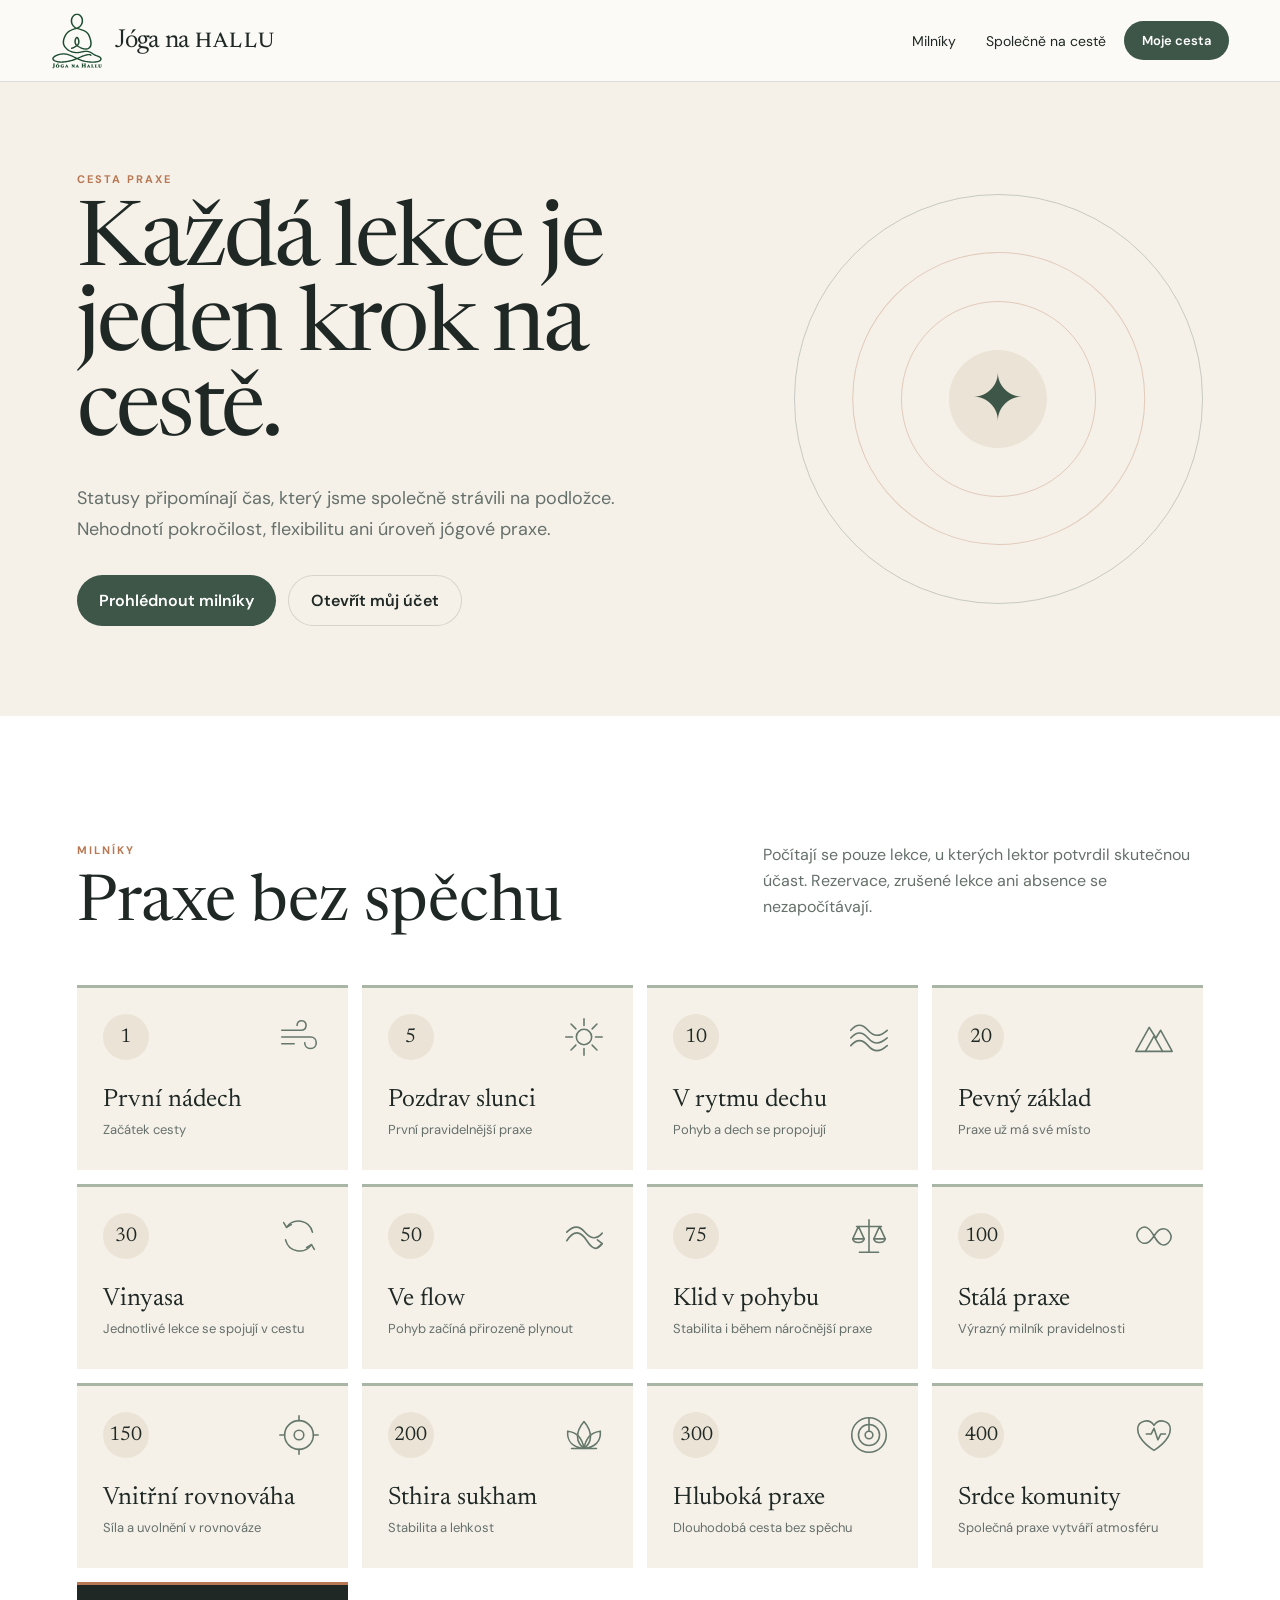
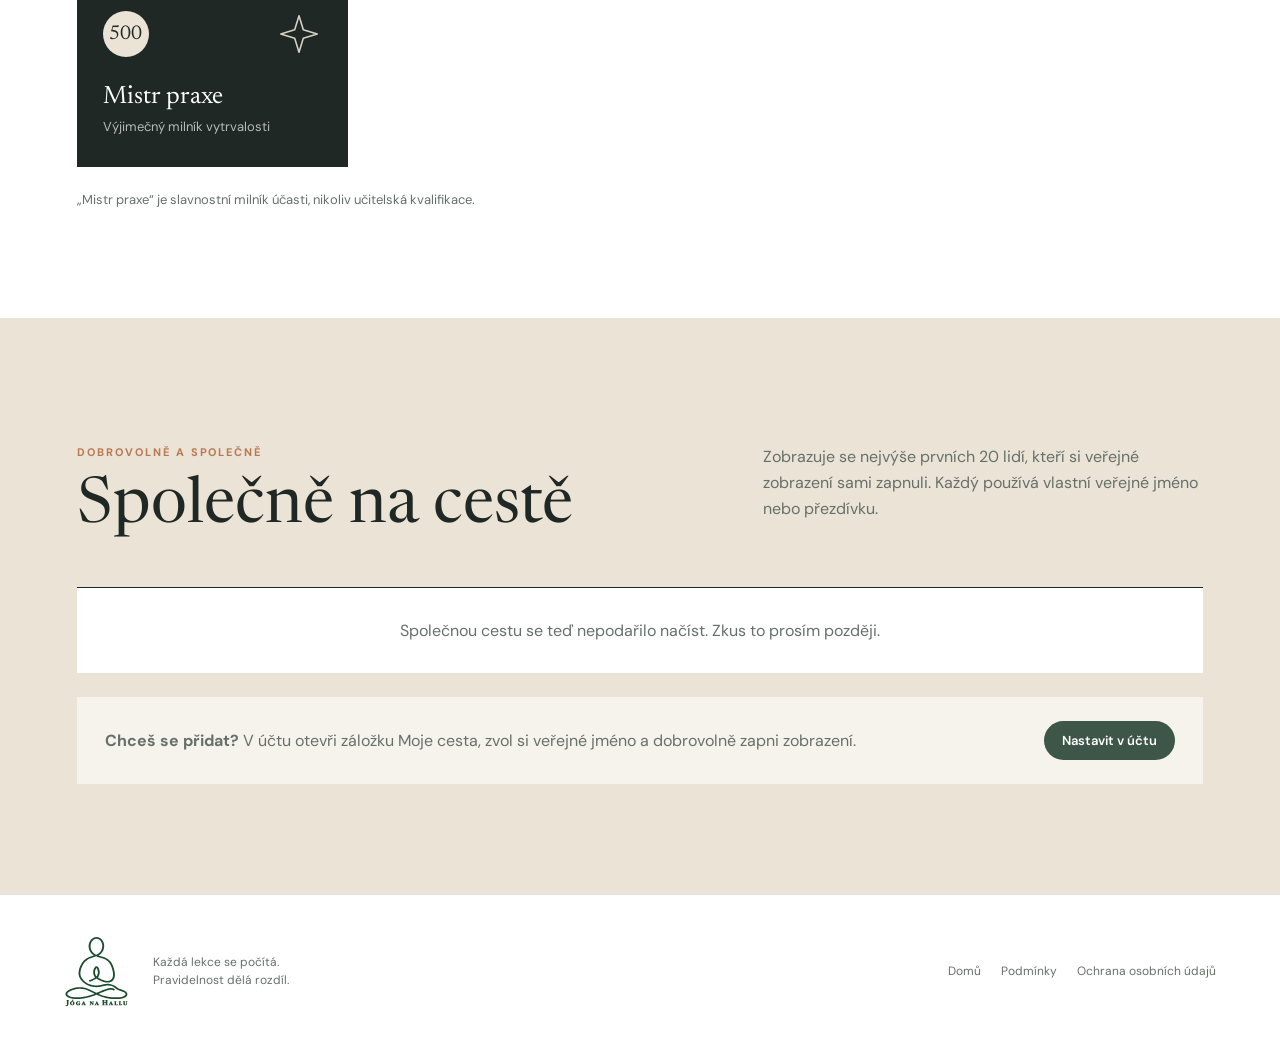
==== cesta-praxe.html @ ebce07a8 "Complete SEO and dynamic sitemap setup" ====
<!doctype html>
<html lang="cs">
<head>
  <meta charset="UTF-8" />
  <meta name="viewport" content="width=device-width, initial-scale=1.0" />
  <meta name="description" content="Cesta praxe – společné jógové milníky na Józe na HALLU." />
  <title>Cesta praxe | Jóga na HALLU</title>
  <link rel="canonical" href="https://joganahallu.cz/cesta-praxe" />
  <meta property="og:type" content="website" />
  <meta property="og:locale" content="cs_CZ" />
  <meta property="og:site_name" content="Jóga na HALLU" />
  <meta property="og:title" content="Cesta praxe | Jóga na HALLU" />
  <meta property="og:description" content="Cesta praxe – společné jógové milníky na Józe na HALLU." />
  <meta property="og:url" content="https://joganahallu.cz/cesta-praxe" />
  <meta property="og:image" content="https://joganahallu.cz/assets/joga-na-hallu-social-v3.png" />
  <meta name="twitter:card" content="summary_large_image" />
  <meta name="twitter:title" content="Cesta praxe | Jóga na HALLU" />
  <meta name="twitter:description" content="Společné jógové milníky na Józe na HALLU." />
  <meta name="twitter:image" content="https://joganahallu.cz/assets/joga-na-hallu-social-v3.png" />
  <link rel="icon" type="image/svg+xml" href="assets/joga-na-hallu-logo.svg" />
  <link rel="preconnect" href="https://fonts.googleapis.com">
  <link rel="preconnect" href="https://fonts.gstatic.com" crossorigin>
  <link href="https://fonts.googleapis.com/css2?family=DM+Sans:wght@400;500;600;700&family=Newsreader:opsz,wght@6..72,400;6..72,500&display=swap" rel="stylesheet">
  <link rel="stylesheet" href="styles.css?v=2026101632" />
  <script type="application/ld+json">
  {"@context":"https://schema.org","@type":"WebPage","name":"Cesta praxe | Jóga na HALLU","url":"https://joganahallu.cz/cesta-praxe","description":"Cesta praxe – společné jógové milníky na Józe na HALLU.","inLanguage":"cs-CZ","isPartOf":{"@id":"https://joganahallu.cz/#website"}}
  </script>
</head>
<body class="journey-page">
  <svg class="journey-icon-sprite" aria-hidden="true">
    <defs>
      <symbol id="journey-icon-breath" viewBox="0 0 48 48"><path d="M6 17h20c7 0 7-10 1-10-4 0-5 3-5 5M6 24h30c8 0 8 12 0 12-4 0-6-3-6-6M6 31h13"/></symbol>
      <symbol id="journey-icon-sun" viewBox="0 0 48 48"><circle cx="24" cy="24" r="8"/><path d="M24 5v7M24 36v7M5 24h7M36 24h7M10.5 10.5l5 5M32.5 32.5l5 5M37.5 10.5l-5 5M15.5 32.5l-5 5"/></symbol>
      <symbol id="journey-icon-wave" viewBox="0 0 48 48"><path d="M5 17c6-7 12-7 18 0s12 7 20 0M5 25c6-7 12-7 18 0s12 7 20 0M5 33c6-7 12-7 18 0s12 7 20 0"/></symbol>
      <symbol id="journey-icon-mountain" viewBox="0 0 48 48"><path d="M5 39 19 14l7 11 5-8 12 22H5Z"/><path d="m15 39 9-16 9 16"/></symbol>
      <symbol id="journey-icon-flow" viewBox="0 0 48 48"><path d="M10 28a15 15 0 0 0 27 5M38 20A15 15 0 0 0 11 15"/><path d="m8 10 3 5 5-3M40 38l-3-5-5 3"/></symbol>
      <symbol id="journey-icon-balance" viewBox="0 0 48 48"><path d="M24 7v34M11 14h26M13 14 7 27h12l-6-13ZM35 14l-6 13h12l-6-13ZM14 41h20"/><path d="M7 27c1 5 11 5 12 0M29 27c1 5 11 5 12 0"/></symbol>
      <symbol id="journey-icon-lotus" viewBox="0 0 48 48"><path d="M24 38c-8-6-10-16 0-28 10 12 8 22 0 28Z"/><path d="M24 38C13 37 6 31 7 20c9 1 15 6 17 18ZM24 38c11-1 18-7 17-18-9 1-15 6-17 18ZM11 38h26"/></symbol>
      <symbol id="journey-icon-current" viewBox="0 0 48 48"><path d="M6 29c7-11 14-11 21 0s12 9 16 3M6 20c7-7 13-7 19 0s12 8 18 1"/><path d="m38 28 5 4-5 4"/></symbol>
      <symbol id="journey-icon-infinity" viewBox="0 0 48 48"><path d="M24 24c-5-9-10-12-15-7-7 7 1 17 8 14 3-1 5-4 7-7Zm0 0c5 9 10 12 15 7 7-7-1-17-8-14-3 1-5 4-7 7Z"/></symbol>
      <symbol id="journey-icon-center" viewBox="0 0 48 48"><circle cx="24" cy="24" r="5"/><circle cx="24" cy="24" r="15"/><path d="M24 4v5M24 39v5M4 24h5M39 24h5"/></symbol>
      <symbol id="journey-icon-depth" viewBox="0 0 48 48"><circle cx="24" cy="24" r="18"/><circle cx="24" cy="24" r="11"/><circle cx="24" cy="24" r="4"/><path d="M24 6v14"/></symbol>
      <symbol id="journey-icon-heart" viewBox="0 0 48 48"><path d="M24 40S7 30 7 18c0-9 12-12 17-4 5-8 17-5 17 4 0 12-17 22-17 22Z"/><path d="M16 23h5l3-6 4 12 3-6h5"/></symbol>
      <symbol id="journey-icon-star" viewBox="0 0 48 48"><path d="m24 5 4.5 14.5L43 24l-14.5 4.5L24 43l-4.5-14.5L5 24l14.5-4.5L24 5Z"/></symbol>
    </defs>
  </svg>
  <header class="site-header legal-header">
    <a class="brand" href="/" aria-label="Jóga na HALLU – domů">
      <img class="brand-logo" src="assets/joga-na-hallu-logo.svg" alt="Jóga na HALLU" />
      <span class="brand-name">Jóga na <strong>HALLU</strong></span>
    </a>
    <nav aria-label="Navigace Cesty praxe">
      <a href="#milniky">Milníky</a>
      <a href="#komunita">Společně na cestě</a>
    </nav>
    <a class="button button-small" href="/#ucet">Moje cesta</a>
  </header>

  <main>
    <section class="journey-hero">
      <div>
        <p class="eyebrow">Cesta praxe</p>
        <h1>Každá lekce je<br>jeden krok na cestě.</h1>
        <p>Statusy připomínají čas, který jsme společně strávili na podložce. Nehodnotí pokročilost, flexibilitu ani úroveň jógové praxe.</p>
        <div class="hero-actions">
          <a class="button" href="#milniky">Prohlédnout milníky</a>
          <a class="button button-secondary" href="/#ucet">Otevřít můj účet</a>
        </div>
      </div>
      <div class="journey-mandala" aria-hidden="true"><span></span><span></span><span></span><b>✦</b></div>
    </section>

    <section class="section journey-milestones-section" id="milniky">
      <div class="section-heading split">
        <div><p class="eyebrow">Milníky</p><h2>Praxe bez spěchu</h2></div>
        <p>Počítají se pouze lekce, u kterých lektor potvrdil skutečnou účast. Rezervace, zrušené lekce ani absence se nezapočítávají.</p>
      </div>
      <div class="journey-milestone-grid">
        <article><div class="journey-milestone-top"><span>1</span><svg aria-hidden="true"><use href="#journey-icon-breath"/></svg></div><h3>První nádech</h3><p>Začátek cesty</p></article>
        <article><div class="journey-milestone-top"><span>5</span><svg aria-hidden="true"><use href="#journey-icon-sun"/></svg></div><h3>Pozdrav slunci</h3><p>První pravidelnější praxe</p></article>
        <article><div class="journey-milestone-top"><span>10</span><svg aria-hidden="true"><use href="#journey-icon-wave"/></svg></div><h3>V rytmu dechu</h3><p>Pohyb a dech se propojují</p></article>
        <article><div class="journey-milestone-top"><span>20</span><svg aria-hidden="true"><use href="#journey-icon-mountain"/></svg></div><h3>Pevný základ</h3><p>Praxe už má své místo</p></article>
        <article><div class="journey-milestone-top"><span>30</span><svg aria-hidden="true"><use href="#journey-icon-flow"/></svg></div><h3>Vinyasa</h3><p>Jednotlivé lekce se spojují v cestu</p></article>
        <article><div class="journey-milestone-top"><span>50</span><svg aria-hidden="true"><use href="#journey-icon-current"/></svg></div><h3>Ve flow</h3><p>Pohyb začíná přirozeně plynout</p></article>
        <article><div class="journey-milestone-top"><span>75</span><svg aria-hidden="true"><use href="#journey-icon-balance"/></svg></div><h3>Klid v pohybu</h3><p>Stabilita i během náročnější praxe</p></article>
        <article><div class="journey-milestone-top"><span>100</span><svg aria-hidden="true"><use href="#journey-icon-infinity"/></svg></div><h3>Stálá praxe</h3><p>Výrazný milník pravidelnosti</p></article>
        <article><div class="journey-milestone-top"><span>150</span><svg aria-hidden="true"><use href="#journey-icon-center"/></svg></div><h3>Vnitřní rovnováha</h3><p>Síla a uvolnění v rovnováze</p></article>
        <article><div class="journey-milestone-top"><span>200</span><svg aria-hidden="true"><use href="#journey-icon-lotus"/></svg></div><h3>Sthira sukham</h3><p>Stabilita a lehkost</p></article>
        <article><div class="journey-milestone-top"><span>300</span><svg aria-hidden="true"><use href="#journey-icon-depth"/></svg></div><h3>Hluboká praxe</h3><p>Dlouhodobá cesta bez spěchu</p></article>
        <article><div class="journey-milestone-top"><span>400</span><svg aria-hidden="true"><use href="#journey-icon-heart"/></svg></div><h3>Srdce komunity</h3><p>Společná praxe vytváří atmosféru</p></article>
        <article><div class="journey-milestone-top"><span>500</span><svg aria-hidden="true"><use href="#journey-icon-star"/></svg></div><h3>Mistr praxe</h3><p>Výjimečný milník vytrvalosti</p></article>
      </div>
      <p class="journey-context">„Mistr praxe“ je slavnostní milník účasti, nikoliv učitelská kvalifikace.</p>
    </section>

    <section class="section journey-community" id="komunita">
      <div class="section-heading split">
        <div><p class="eyebrow">Dobrovolně a společně</p><h2>Společně na cestě</h2></div>
        <p>Zobrazuje se nejvýše prvních 20 lidí, kteří si veřejné zobrazení sami zapnuli. Každý používá vlastní veřejné jméno nebo přezdívku.</p>
      </div>
      <div class="journey-leaderboard" id="journey-leaderboard" aria-live="polite">
        <p class="journey-loading">Načítám společnou cestu…</p>
      </div>
      <div class="journey-community-note">
        <p><strong>Chceš se přidat?</strong> V účtu otevři záložku Moje cesta, zvol si veřejné jméno a dobrovolně zapni zobrazení.</p>
        <a class="button button-small" href="/#ucet">Nastavit v účtu</a>
      </div>
    </section>
  </main>

  <footer>
    <div class="footer-inner">
      <div class="footer-brand">
        <div class="brand"><img class="brand-logo" src="assets/joga-na-hallu-logo.svg" alt="Jóga na HALLU" /></div>
        <p>Každá lekce se počítá.<br />Pravidelnost dělá rozdíl.</p>
      </div>
      <div><a href="/">Domů</a><a href="/podminky">Podmínky</a><a href="/ochrana-osobnich-udaju">Ochrana osobních údajů</a></div>
    </div>
  </footer>

  <script>
    const SUPABASE_URL = 'https://zltcizbzckyazlxilzwq.supabase.co';
    const SUPABASE_PUBLISHABLE_KEY = 'sb_publishable_X1KLjQkjhSe3Sl-McSQNBA_hz9d5HKR';
    const milestones = [
      [1, 'První nádech'], [5, 'Pozdrav slunci'], [10, 'V rytmu dechu'],
      [20, 'Pevný základ'], [30, 'Vinyasa'], [50, 'Ve flow'],
      [75, 'Klid v pohybu'], [100, 'Stálá praxe'], [150, 'Vnitřní rovnováha'],
      [200, 'Sthira sukham'], [300, 'Hluboká praxe'], [400, 'Srdce komunity'],
      [500, 'Mistr praxe']
    ];

    function statusFor(count) {
      return [...milestones].reverse().find(([minimum]) => count >= minimum)?.[1] || 'Na začátku cesty';
    }

    function participantRow(participant) {
      const row = document.createElement('div');
      row.className = 'journey-leaderboard-row';
      const position = document.createElement('span');
      position.className = 'journey-position';
      position.textContent = `${participant.position}.`;
      const person = document.createElement('div');
      const name = document.createElement('strong');
      name.textContent = participant.display_name;
      const status = document.createElement('small');
      status.textContent = statusFor(participant.attended_count);
      person.append(name, status);
      const count = document.createElement('b');
      count.textContent = `${participant.attended_count} ${participant.attended_count === 1 ? 'lekce' : participant.attended_count < 5 ? 'lekce' : 'lekcí'}`;
      row.append(position, person, count);
      return row;
    }

    async function loadLeaderboard() {
      const container = document.querySelector('#journey-leaderboard');
      try {
        const response = await fetch(`${SUPABASE_URL}/rest/v1/rpc/public_journey_leaderboard`, {
          method: 'POST',
          headers: { apikey: SUPABASE_PUBLISHABLE_KEY, 'Content-Type': 'application/json' },
          body: '{}',
        });
        if (!response.ok) throw new Error('LEADERBOARD_UNAVAILABLE');
        const participants = await response.json();
        container.replaceChildren();
        if (!participants.length) {
          const empty = document.createElement('p');
          empty.className = 'journey-empty';
          empty.textContent = 'Veřejná společná cesta zatím čeká na první dobrovolné účastníky.';
          container.append(empty);
          return;
        }
        participants.slice(0, 20).forEach((participant) => container.append(participantRow(participant)));
      } catch {
        container.innerHTML = '<p class="journey-empty">Společnou cestu se teď nepodařilo načíst. Zkus to prosím později.</p>';
      }
    }

    loadLeaderboard();
  </script>
</body>
</html>
---- styles.css ----
:root{--ink:#1f2824;--muted:#66706b;--paper:#f5f1e9;--cream:#ebe3d6;--sage:#a9b5a5;--sage-dark:#3e5648;--clay:#b87854;--white:#fff;--line:rgba(31,40,36,.14);--shadow:0 24px 70px rgba(39,42,35,.14)}
*{box-sizing:border-box}[hidden]{display:none!important}html{scroll-behavior:smooth}body{margin:0;color:var(--ink);background:#fbfaf7;font-family:"DM Sans",sans-serif}button,a{font:inherit}a{color:inherit;text-decoration:none}button{cursor:pointer}img{display:block;width:100%;object-fit:cover}.announcement{height:34px;background:var(--sage-dark);color:#fff;text-align:center;font-size:12px;line-height:34px;letter-spacing:.02em}.announcement a{margin-left:10px;text-decoration:underline}.site-header{height:82px;padding:0 4vw;display:flex;align-items:center;justify-content:space-between;background:rgba(251,250,247,.94);position:sticky;top:0;z-index:20;border-bottom:1px solid var(--line);backdrop-filter:blur(12px)}.brand{display:flex;align-items:center;gap:12px;font-weight:700;font-size:18px}.brand em{font-family:"Newsreader",serif;font-weight:400}.brand-mark{display:grid;place-items:center;width:38px;height:38px;border-radius:50% 50% 48% 52%;background:var(--sage-dark);color:#fff;font-family:"Newsreader",serif;font-size:15px}.site-header nav{display:flex;gap:30px;font-size:14px}.site-header nav a:hover{color:var(--clay)}.header-actions{display:flex;align-items:center;gap:18px}.text-button{border:0;background:none;color:var(--muted)}.button{display:inline-flex;align-items:center;justify-content:center;border:0;background:var(--sage-dark);color:#fff;padding:14px 22px;border-radius:100px;font-weight:600;transition:.2s}.button:hover{transform:translateY(-2px);box-shadow:0 8px 24px rgba(62,86,72,.22)}.button-small{padding:11px 18px;font-size:13px}.hero{min-height:690px;position:relative;display:flex;align-items:flex-end;overflow:hidden}.hero>img{position:absolute;inset:0;height:100%;filter:saturate(.78)}.hero-shade{position:absolute;inset:0;background:linear-gradient(90deg,rgba(25,28,24,.68),rgba(25,28,24,.15) 65%),linear-gradient(0deg,rgba(25,28,24,.35),transparent 50%)}.hero-copy{position:relative;z-index:2;color:#fff;max-width:760px;padding:0 5vw 92px}.eyebrow{text-transform:uppercase;font-size:11px;font-weight:700;letter-spacing:.18em;color:var(--clay);margin:0 0 16px}.eyebrow.light{color:#ddd4c2}.hero h1,.section h2,.studio-copy h2,.info-section h2{font-family:"Newsreader",serif;font-weight:400}.hero h1{font-size:clamp(52px,7vw,92px);line-height:.94;letter-spacing:-.035em;margin:0 0 28px}.hero h1 i{font-weight:400;color:#e0d5c4}.hero-copy>p:not(.eyebrow){font-size:17px;line-height:1.65;max-width:580px;color:rgba(255,255,255,.88)}.hero-actions{display:flex;gap:12px;margin-top:30px}.button-light{background:#fff;color:var(--ink)}.button-ghost{background:rgba(255,255,255,.09);border:1px solid rgba(255,255,255,.55)}.next-class{position:absolute;right:4vw;bottom:0;z-index:3;width:340px;background:#fbfaf7;padding:24px 26px;border-radius:20px 20px 0 0;box-shadow:var(--shadow)}.next-class .date{display:flex;align-items:center;justify-content:space-between;color:var(--muted);font-size:12px}.next-class h3{margin:16px 0 6px;font-family:"Newsreader",serif;font-size:25px}.next-class .spots{display:flex;justify-content:space-between;margin-top:20px;padding-top:16px;border-top:1px solid var(--line);font-size:13px}.section{padding:110px 6vw}.section-heading h2,.studio-copy h2,.info-section h2{font-size:clamp(42px,5vw,68px);line-height:1;margin:0}.split{display:flex;justify-content:space-between;align-items:end;gap:60px}.split>p{max-width:440px;color:var(--muted);line-height:1.65}.filter-row{display:flex;gap:8px;margin:46px 0 26px}.filter{border:1px solid var(--line);background:transparent;padding:9px 15px;border-radius:100px;color:var(--muted)}.filter.active{background:var(--ink);color:#fff}.class-list{border-top:1px solid var(--ink)}.class-row{display:grid;grid-template-columns:120px 1.5fr 1fr 160px;align-items:center;gap:30px;padding:28px 8px;border-bottom:1px solid var(--line);transition:.2s}.class-row:hover{background:var(--paper);padding-left:20px;padding-right:20px}.class-date strong{display:block;font-family:"Newsreader",serif;font-size:35px;font-weight:400}.class-date span,.class-meta,.class-teacher small{color:var(--muted);font-size:13px}.class-teacher h3{font-family:"Newsreader",serif;font-size:25px;margin:0 0 7px}.class-teacher span{display:inline-block;margin-top:8px;padding:4px 9px;border-radius:100px;background:var(--cream);font-size:11px}.class-meta{display:grid;gap:7px}.class-action{text-align:right}.class-action button{width:100%}.class-action small{display:block;margin-top:8px;color:var(--muted)}.studio-grid{display:grid;grid-template-columns:1.25fr .9fr;grid-template-rows:auto 220px;background:var(--paper)}.image-frame{overflow:hidden}.image-frame img{height:100%;transition:transform .7s}.image-frame:hover img{transform:scale(1.025)}.studio-main{min-height:690px}.studio-copy{padding:80px 7vw 60px;background:var(--cream)}.studio-copy>p:not(.eyebrow){line-height:1.7;color:var(--muted)}.feature-list{list-style:none;padding:0;margin:34px 0}.feature-list li{padding:15px 0;border-bottom:1px solid var(--line)}.feature-list span{color:var(--clay);font-size:11px;margin-right:16px}.inline-link{font-weight:700;border-bottom:1px solid;padding-bottom:4px}.studio-detail{grid-column:2}.news-section{background:#fbfaf7}.news-grid{margin-top:45px;display:grid;grid-template-columns:1.6fr 1fr 1fr;gap:18px}.news-card{border-radius:4px;overflow:hidden;min-height:370px}.news-card.featured{position:relative;color:#fff}.news-card.featured img{position:absolute;height:100%}.news-card.featured:after{content:"";position:absolute;inset:0;background:linear-gradient(0deg,rgba(24,28,24,.75),transparent)}.news-card.featured div{position:absolute;z-index:2;bottom:0;padding:30px}.news-card span{font-size:11px;text-transform:uppercase;letter-spacing:.15em}.news-card h3{font-family:"Newsreader",serif;font-size:30px;line-height:1.1;margin:12px 0}.news-card p{line-height:1.6}.text-card{background:var(--sage-dark);color:#fff;padding:36px;display:flex;flex-direction:column}.text-card p{color:rgba(255,255,255,.72)}.text-card a{margin-top:auto;font-weight:700}.text-card.warm{background:var(--clay)}.gallery{height:500px;display:grid;grid-template-columns:1.2fr 1fr .8fr}.gallery img{height:100%}.gallery-quote{background:var(--ink);color:#fff;display:grid;place-items:center;padding:45px}.gallery-quote p{font-family:"Newsreader",serif;font-size:31px;line-height:1.25}.info-section{display:grid;grid-template-columns:.8fr 1.2fr;gap:10vw;background:var(--paper)}.whatsapp{margin-top:45px;border:1px solid var(--line);padding:16px;display:flex;align-items:center;gap:14px;background:#fff}.whatsapp>span{width:42px;height:42px;border-radius:50%;display:grid;place-items:center;background:#25d366;color:#fff;font-size:12px;font-weight:700}.whatsapp div{display:grid}.whatsapp small{color:var(--muted);margin-top:3px}.whatsapp strong{margin-left:auto}.accordion details{border-top:1px solid var(--line);padding:22px 0}.accordion details:last-child{border-bottom:1px solid var(--line)}.accordion summary{font-family:"Newsreader",serif;font-size:24px;cursor:pointer}.accordion p{color:var(--muted);line-height:1.65;padding-right:40px}footer{display:flex;align-items:center;justify-content:space-between;gap:20px;padding:40px 5vw;background:#fff;border-top:1px solid var(--line);font-size:12px;color:var(--muted)}footer>div:last-child{display:flex;gap:20px}
dialog{border:0;border-radius:12px;padding:0;width:min(560px,calc(100% - 30px));box-shadow:var(--shadow);color:var(--ink)}dialog::backdrop{background:rgba(20,26,22,.65);backdrop-filter:blur(5px)}.dialog-close{position:absolute;right:18px;top:15px;border:0;background:none;font-size:28px}.booking-panel{padding:42px}.booking-panel h2{font-family:"Newsreader",serif;font-size:36px;margin:8px 0}.booking-summary{padding:18px;background:var(--paper);margin:24px 0;display:flex;justify-content:space-between}.form-grid{display:grid;grid-template-columns:1fr 1fr;gap:14px}.field{display:grid;gap:6px}.field.full{grid-column:1/-1}.field label{font-size:12px;font-weight:700}.field input,.field select{padding:13px;border:1px solid var(--line);background:#fff;font:inherit}.checkbox{display:flex;align-items:flex-start;gap:8px;font-size:12px;line-height:1.4}.booking-panel .button{width:100%;margin-top:22px}.dialog-feedback{margin:18px 0 0;padding:13px 15px;border:1px solid #b95545;border-radius:6px;background:#fff1ee;color:#8b2f24;font-weight:700;line-height:1.4}.toast{position:fixed;right:24px;bottom:24px;background:var(--ink);color:#fff;padding:15px 20px;border-radius:6px;transform:translateY(100px);opacity:0;transition:.3s;z-index:100}.toast.show{transform:none;opacity:1}
.admin-shell{min-height:100vh;background:#f4f5f1;display:grid;grid-template-columns:240px 1fr}.admin-sidebar{background:var(--ink);color:#fff;padding:28px 18px;display:flex;flex-direction:column}.admin-brand{padding:0 10px;margin-bottom:50px}.admin-sidebar nav{display:grid;gap:6px}.admin-nav,.admin-back{border:0;background:transparent;color:rgba(255,255,255,.62);padding:13px 16px;text-align:left;border-radius:6px}.admin-nav.active,.admin-nav:hover{background:rgba(255,255,255,.09);color:#fff}.admin-back{margin-top:auto}.admin-content{padding:44px 5vw}.admin-topbar{display:flex;justify-content:space-between;align-items:center;margin-bottom:38px}.admin-topbar h1{font-family:"Newsreader",serif;font-size:42px;font-weight:400;margin:0}.stats{display:grid;grid-template-columns:repeat(4,1fr);gap:16px}.stat-card,.admin-card{background:#fff;border:1px solid rgba(31,40,36,.08);padding:24px;border-radius:8px}.stat-card span{font-size:12px;color:var(--muted)}.stat-card strong{font-family:"Newsreader",serif;font-size:38px;font-weight:400;display:block;margin:10px 0}.stat-card small{color:var(--sage-dark)}.admin-grid{display:grid;grid-template-columns:1.4fr .8fr;gap:18px;margin-top:18px}.admin-card h2{font-family:"Newsreader",serif;font-size:28px;font-weight:400;margin:0 0 20px}.admin-table{width:100%;border-collapse:collapse;font-size:13px}.admin-table th,.admin-table td{text-align:left;padding:13px 8px;border-bottom:1px solid var(--line)}.admin-table th{color:var(--muted);font-size:11px;text-transform:uppercase}.status-pill{display:inline-block;padding:4px 8px;border-radius:100px;background:#e3efe6;color:#30583b;font-size:11px}.status-pill.warn{background:#f5e9d8;color:#855625}.progress-item{margin:18px 0}.progress-label{display:flex;justify-content:space-between;font-size:12px;margin-bottom:8px}.progress-bar{height:6px;background:var(--paper);border-radius:5px;overflow:hidden}.progress-bar i{display:block;height:100%;background:var(--sage-dark)}
.admin-shell.admin-login-mode{grid-template-columns:1fr}
.admin-login-mode .admin-content{width:min(100%,760px);margin:0 auto}
@media(max-width:900px){.site-header nav{display:none}.next-class{display:none}.hero{min-height:640px}.class-row{grid-template-columns:90px 1fr 140px}.class-meta{display:none}.studio-grid{grid-template-columns:1fr}.studio-detail{grid-column:auto}.news-grid{grid-template-columns:1fr 1fr}.news-card.featured{grid-column:1/-1}.gallery{grid-template-columns:1fr 1fr}.gallery-quote{display:none}.info-section{grid-template-columns:1fr}.admin-shell{grid-template-columns:76px 1fr}.admin-sidebar .brand span:last-child,.admin-nav{font-size:0}.admin-nav:before{content:"•";font-size:20px}.admin-content{padding:30px}.stats{grid-template-columns:1fr 1fr}.admin-grid{grid-template-columns:1fr}}
@media(max-width:600px){.announcement{font-size:10px}.site-header{height:68px}.header-actions{gap:0}.header-actions .button{display:none}.text-button{display:inline-flex;padding:10px 6px;color:var(--sage-dark);font-weight:600}.hero-copy{padding:0 24px 55px}.hero h1{font-size:49px}.section{padding:75px 22px}.split{display:block}.filter-row{overflow:auto}.class-row{grid-template-columns:66px 1fr;padding:22px 0}.class-date strong{font-size:28px}.class-action{grid-column:1/-1;text-align:left}.studio-main{min-height:450px}.studio-copy{padding:60px 24px}.news-grid{grid-template-columns:1fr}.news-card.featured{grid-column:auto}.gallery{height:auto;grid-template-columns:1fr}.gallery img{height:360px}.info-section{padding:75px 22px}.info-section h2{font-size:48px}footer{align-items:flex-start;flex-direction:column}.form-grid{grid-template-columns:1fr}.field.full{grid-column:auto}.admin-shell{display:block}.admin-sidebar{display:none}.admin-content{padding:24px 14px}.admin-topbar h1{font-size:32px}.stats{grid-template-columns:1fr 1fr}.admin-grid{grid-template-columns:1fr}.admin-topbar .button{padding:10px 14px}.admin-table th:nth-child(3),.admin-table td:nth-child(3){display:none}}

/* Lecturer profiles and stabilized lower-page layout. */
.teachers-section{background:#fff}
.teachers-grid{display:grid;gap:28px;margin-top:55px}
.teacher-card{display:grid;grid-template-columns:minmax(280px,.72fr) 1.28fr;height:620px;background:var(--paper);overflow:hidden}
.teacher-card.reverse{grid-template-columns:1.28fr minmax(280px,.72fr)}
.teacher-card.reverse img{order:2}
.teacher-card img{height:100%;min-height:0;object-position:center top}
.teacher-card-copy{align-self:center;padding:38px 5vw}
.teacher-kicker{color:var(--clay);font-size:11px;font-weight:700;letter-spacing:.12em;text-transform:uppercase}
.teacher-card h3{font-family:"Newsreader",serif;font-size:52px;font-weight:400;margin:10px 0 24px}
.teacher-card p:not(.teacher-kicker){color:var(--muted);line-height:1.58}
.teacher-card blockquote{margin:22px 0 0;padding-left:20px;border-left:2px solid var(--clay);font-family:"Newsreader",serif;font-size:19px;line-height:1.4}
.charity-note{display:inline-block;margin-top:20px;padding:10px 14px;border-radius:3px;background:#e4eee5;color:#31513c;font-size:12px;font-weight:700}
.private-lessons-section{background:var(--ink);color:#fff}
.private-lessons-section .eyebrow{color:#d69a77}
.private-lessons-section .split>p{color:rgba(255,255,255,.68)}
.private-lesson-grid{display:grid;grid-template-columns:repeat(2,minmax(0,1fr));gap:18px;margin-top:52px}
.private-lesson-card{display:flex;flex-direction:column;min-height:330px;padding:42px;background:rgba(255,255,255,.07);border:1px solid rgba(255,255,255,.14)}
.private-lesson-label{margin:0;color:#d69a77;font-size:11px;font-weight:700;letter-spacing:.14em;text-transform:uppercase}
.private-lesson-card h3{margin:14px 0 18px;font-family:"Newsreader",serif;font-size:38px;font-weight:400;line-height:1.05}
.private-lesson-card>p:not(.private-lesson-label){margin:0 0 30px;color:rgba(255,255,255,.72);line-height:1.65}
.private-lesson-card .button{justify-self:start;margin-top:auto}
.gallery{height:auto;min-height:500px;overflow:hidden;position:relative;isolation:isolate}
.gallery img{height:500px}
.gallery-quote{min-height:500px}
.info-section{position:relative;z-index:2;display:block;overflow:hidden}
.info-section-inner{display:grid;grid-template-columns:.8fr 1.2fr;gap:10vw;align-items:center;width:min(100%,1440px);margin:0 auto}
.info-section-inner>div{min-width:0}
.admin-teacher{display:grid;grid-template-columns:92px 1fr auto;gap:20px;align-items:center}
.admin-teacher+.admin-teacher{margin-top:18px;padding-top:18px;border-top:1px solid var(--line)}
.admin-teacher img{width:92px;height:110px;border-radius:6px;object-position:center top}
.admin-teacher img[alt="Petr Bena"]{object-position:center bottom}
.admin-teacher h3{margin:0 0 5px;font-family:"Newsreader",serif;font-size:25px;font-weight:400}
.admin-teacher p{margin:0;color:var(--muted);font-size:12px;line-height:1.5}
.admin-form-row{display:grid;grid-template-columns:1fr 1fr;gap:14px;margin-top:18px}
.admin-setting{padding:14px;background:var(--paper);border-radius:5px;font-size:13px}

@media(max-width:900px){
  .info-section-inner{grid-template-columns:1fr;gap:60px;align-items:stretch}
  .teacher-card,.teacher-card.reverse{grid-template-columns:1fr;height:auto}
  .teacher-card.reverse img{order:0}
  .teacher-card img{height:560px}
}
@media(max-width:600px){
  .teacher-card img{height:420px;min-height:420px}
  .teacher-card-copy{padding:38px 24px}
  .teacher-card h3{font-size:42px}
  .teacher-card blockquote{font-size:19px}
  .private-lesson-grid{grid-template-columns:1fr;margin-top:38px}
  .private-lesson-card{min-height:0;padding:30px 24px}
  .private-lesson-card h3{font-size:32px}
  .private-lesson-card .button{width:100%}
  .gallery{min-height:0}
  .gallery img{height:360px}
  .admin-teacher{grid-template-columns:70px 1fr}
  .admin-teacher img{width:70px;height:86px}
  .admin-teacher .button{grid-column:1/-1}
  .admin-form-row{grid-template-columns:1fr}
}

/* Compact lesson list on tablets and phones. */
.class-action small{text-align:center}
.class-action .class-share{display:flex;justify-content:center;width:max-content;margin:7px auto 0;padding:0;color:var(--sage-dark);font-size:12px;font-weight:600;text-align:center;text-decoration:underline;text-underline-offset:3px}
.booking-share{display:flex;margin:14px auto 0;color:var(--sage-dark);font-weight:600;text-decoration:underline;text-underline-offset:3px}
.class-time-compact{display:none}
.class-list-more{display:flex;justify-content:center;padding:28px 0 4px}
.class-list-empty{padding:28px 8px;color:var(--muted);border-bottom:1px solid var(--line)}
@media(max-width:900px){.class-time-compact{display:block;margin-top:7px;color:var(--ink);font-size:14px}}

/* Full brand logo, lesson language and responsive administration. */
.brand{display:flex;align-items:center}
.brand-logo{width:auto;height:58px;object-fit:contain}
.brand-name{font-family:"Newsreader",serif;font-size:26px;font-weight:400;line-height:1;letter-spacing:-.025em;white-space:nowrap}
.brand-name strong{font-size:.82em;font-weight:500;letter-spacing:.055em}
.admin-brand .brand-logo{height:88px;filter:brightness(0) invert(1)}
.booking-summary{gap:18px}
.booking-summary small{display:inline-block;margin-top:6px;color:var(--muted)}
.language-badge{display:inline-block!important;margin:7px 0 0 7px!important;padding:4px 9px!important;border-radius:100px!important;background:#dde8f4!important;color:#294f73!important;font-size:11px!important;font-weight:700}
.booking-summary .language-badge{margin-left:0!important}
.admin-table .language-badge{margin-left:0!important}
.form-hint{color:var(--muted);font-size:12px;line-height:1.5}
.admin-topbar{gap:22px}
.admin-topbar-actions,.lesson-actions{display:flex;align-items:center;gap:8px}
.lesson-actions{flex-wrap:wrap}.attendance-note{display:inline-block;margin-top:5px;color:#9a5d20;font-size:11px;line-height:1.25}.attendance-note.confirmed{color:#30583b}.payment-choice{border:0;padding:0;margin:4px 0 0}.payment-choice legend{font-size:12px;font-weight:700;margin-bottom:8px}.payment-choice label{display:flex;align-items:flex-start;gap:10px;padding:12px;border:1px solid var(--line);background:#fff}.payment-choice input{margin-top:3px}.payment-choice span{display:grid;gap:3px}.payment-choice small{color:var(--muted);font-weight:400}
.admin-topbar-actions .text-button{padding:10px;color:var(--muted)}
footer .brand-logo{height:72px}
footer{display:block;padding:40px 5vw}
footer>div.footer-inner{display:flex;align-items:center;justify-content:space-between;gap:48px;max-width:1440px;margin:0 auto}
.footer-brand{display:flex;align-items:center;gap:24px;min-width:0}
.footer-brand>p{margin:0;line-height:1.5}
.footer-inner>div:last-child{display:flex;justify-content:flex-end;gap:20px;flex-wrap:wrap}

@media(min-width:901px){
  .admin-sidebar{position:sticky;top:0;height:100vh;align-self:start;overflow-y:auto}
}

@media(max-width:600px){
  .brand-logo{height:52px}
  .brand-name{font-size:20px}
  .admin-shell{display:block}
  .admin-sidebar{display:block;padding:14px 12px}
  .admin-brand{display:none}
  .admin-sidebar nav{display:flex;gap:6px;overflow-x:auto;padding-bottom:4px;scrollbar-width:thin}
  .admin-nav{flex:0 0 auto;padding:10px 13px;font-size:13px;white-space:nowrap}
  .admin-nav:before{content:none}
  .admin-back{display:block;margin:8px 0 0;padding:8px 13px;font-size:12px}
  .admin-content{padding:22px 14px 40px}
  .admin-topbar{align-items:flex-start;flex-direction:column;margin-bottom:24px}
  .admin-topbar-actions{width:100%}
  .admin-topbar-actions .button{flex:1;padding:11px 13px}
  .admin-card{padding:18px}
  .admin-table,.admin-table tbody{display:block;width:100%}
  .admin-table thead{display:none}
  .admin-table tr{display:grid;grid-template-columns:1fr 1fr;gap:10px 14px;padding:18px 0;border-bottom:1px solid var(--line)}
  .admin-table td,.admin-table td:nth-child(3){display:block;padding:0;border:0}
  .admin-table td:before{content:attr(data-label);display:block;margin-bottom:4px;color:var(--muted);font-size:10px;font-weight:700;text-transform:uppercase}
  .admin-table .lesson-actions{grid-column:1/-1;display:flex;gap:8px;padding-top:4px}
  .lesson-actions .button{flex:1 1 100%;margin:0;white-space:nowrap}
  .booking-panel{padding:36px 24px 28px}
  .booking-summary{align-items:flex-start}
}

/* Preserve complete source framing while keeping the studio and lecturer cards compact. */
.studio-grid{grid-template-columns:60% 40%;grid-template-rows:minmax(520px,auto) 180px}
.studio-main{grid-row:1/3;min-height:0;background:var(--cream)}
.studio-main img{object-fit:contain}
.studio-copy{padding:42px 5vw 30px}
.studio-copy h2{font-size:56px}
.studio-copy .feature-list{margin:20px 0}
.studio-copy .feature-list li{padding:11px 0}
.studio-detail{height:180px}

.teacher-card{grid-template-columns:60% 40%;height:600px}
.teacher-card.reverse{grid-template-columns:60% 40%}
.teacher-card img{height:100%;min-height:0;object-fit:contain;object-position:center;background:var(--paper)}
.teacher-card-copy{padding:34px 4vw}
.teacher-card h3{font-size:48px;margin:8px 0 20px}
.teacher-card p:not(.teacher-kicker){line-height:1.5}
.teacher-card blockquote{margin-top:18px;padding-left:18px;font-size:18px;line-height:1.35}
.charity-note{margin-top:16px;padding:9px 12px}

@media(max-width:900px){
  .studio-grid{grid-template-columns:1fr;grid-template-rows:auto}
  .studio-main{grid-row:auto;height:560px}
  .teacher-card,.teacher-card.reverse{grid-template-columns:1fr;height:auto}
  .teacher-card img{height:auto;max-height:560px;min-height:0}
}

@media(max-width:600px){
  .studio-main{height:480px}
  .teacher-card img{height:auto;max-height:520px;min-height:0}
}

/* Keep photographic compositions stable instead of stretching them on wide screens. */
.hero,.studio-grid,.teachers-grid,.news-grid,.gallery{
  width:min(100%,1440px);
  margin-left:auto;
  margin-right:auto;
}
.section>*{
  width:min(100%,1440px);
  margin-left:auto;
  margin-right:auto;
}
.site-header{
  padding-left:max(4vw,calc((100vw - 1440px)/2));
  padding-right:max(4vw,calc((100vw - 1440px)/2));
}
.hero{min-height:0;aspect-ratio:16/9}
.image-frame:hover img{transform:none}

@media(max-width:900px){
  .hero{min-height:640px;aspect-ratio:auto}
}

.whatsapp-card{max-width:520px;margin-top:38px;padding:22px;display:grid;grid-template-columns:minmax(0,1fr) 126px;align-items:center;gap:24px;background:#fff;border:1px solid var(--line)}
.whatsapp-copy{min-width:0}
.whatsapp-copy .whatsapp-label{margin:0 0 9px;color:var(--clay);font-size:10px;font-weight:700;letter-spacing:.16em;text-transform:uppercase}
.whatsapp-copy h3{margin:0 0 8px;font-family:"Newsreader",serif;font-size:27px;font-weight:400;line-height:1.05}
.whatsapp-copy>p:not(.whatsapp-label){margin:0;color:var(--muted);font-size:14px;line-height:1.55}
.whatsapp-copy small{display:block;margin-top:12px;color:var(--sage-dark);font-size:12px;font-weight:700;line-height:1.4}
.whatsapp-qr{width:126px;padding:10px;display:grid;gap:7px;justify-items:center;background:var(--paper);border:1px solid var(--line)}
.whatsapp-qr>img{width:104px;height:104px;object-fit:contain}
.whatsapp-qr>span{color:var(--muted);font-size:10px;text-align:center}

.checkbox a,.legal-contact a,.legal-copy a{color:var(--sage-dark);text-decoration:underline;text-underline-offset:2px}
.legal-page{min-height:100vh;background:var(--paper)}
.legal-header{position:static}
.legal-header .brand{margin-right:auto}
.journey-page .legal-header>.button{flex:none;margin-left:18px}
.legal-main{width:min(860px,calc(100% - 44px));margin:0 auto;padding:72px 0 110px}
.legal-main h1{margin:0 0 18px;font-family:"Newsreader",serif;font-size:clamp(44px,7vw,72px);font-weight:400;line-height:1}
.legal-intro{margin:0 0 46px;color:var(--muted);font-size:17px;line-height:1.7}
.legal-copy{padding:42px;background:#fff;border:1px solid var(--line)}
.legal-copy h2{margin:38px 0 12px;font-family:"Newsreader",serif;font-size:30px;font-weight:400}
.legal-copy h2:first-child{margin-top:0}
.legal-copy p,.legal-copy li{color:var(--muted);line-height:1.7}
.legal-copy ul{padding-left:22px}
.legal-contact{padding:18px 20px;background:var(--paper);border-left:3px solid var(--clay)}
.legal-note{font-size:13px}

@media(max-width:600px){
  .whatsapp-card{grid-template-columns:1fr 112px;gap:16px;padding:18px}
  .whatsapp-copy h3{font-size:24px}
  .whatsapp-qr{width:112px;padding:9px}
  .whatsapp-qr>img{width:92px;height:92px}
  .legal-main{padding:50px 0 75px}
  .legal-copy{padding:28px 22px}
}

/* Manual post-lesson payment e-mails. */
.status-pill.done{background:#e8ece9;color:#52615a}
.admin-card-spaced{margin-top:18px}
.admin-help{margin:-8px 0 20px;color:var(--muted);font-size:13px;line-height:1.5}
.payment-preview{display:grid;grid-template-columns:120px 1fr;align-items:center;gap:20px;margin:22px 0;padding:16px;background:var(--paper)}
.payment-preview img{width:120px;height:120px;object-fit:contain;background:#fff}
.payment-preview p{margin:6px 0 0;color:var(--muted);font-size:13px}
.payment-list-heading{display:flex;justify-content:space-between;gap:16px;margin:22px 0 10px;font-size:13px}
.payment-list-heading span{color:var(--muted)}
.payment-recipient-list{display:grid;max-height:310px;overflow:auto;border-top:1px solid var(--line)}
.payment-recipient{display:grid;grid-template-columns:24px minmax(120px,.8fr) minmax(180px,1.2fr);align-items:center;gap:10px;padding:12px 4px;border-bottom:1px solid var(--line)}
.payment-recipient>input[type="checkbox"]{width:18px;height:18px}
.payment-recipient>input[type="email"]{min-width:0;padding:10px;border:1px solid var(--line);font:inherit}
.payment-person{display:grid;gap:4px;font-size:13px}
.payment-sent{color:var(--sage-dark);font-size:11px}
.payment-recipient.is-sent{opacity:.65}

@media(max-width:600px){
  .payment-preview{grid-template-columns:86px 1fr;gap:14px}
  .payment-preview img{width:86px;height:86px}
  .payment-recipient{grid-template-columns:24px 1fr}
  .payment-recipient>input[type="email"]{grid-column:2}
}

/* Connected content administration and a quieter public header. */
.menu-toggle{display:none;width:44px;height:44px;padding:10px;border:0;background:transparent}
.menu-toggle span{display:block;width:24px;height:2px;margin:5px auto;background:var(--ink);transition:.2s}
.footer-admin-link{padding:0;border:0;background:transparent;color:inherit;font:inherit;cursor:pointer}
.footer-admin-link:hover{text-decoration:underline}
.news-empty{grid-column:1/-1;color:var(--muted)}
.field textarea{width:100%;padding:14px;border:1px solid var(--line);background:#fff;color:var(--ink);font:inherit;line-height:1.5;resize:vertical}
.button-secondary{background:var(--paper);color:var(--ink);border:1px solid var(--line)}
.text-button.danger{color:#9a4038}
.admin-card-heading{display:flex;align-items:center;justify-content:space-between;gap:16px;margin-bottom:12px}
.admin-card-heading h2{margin:0}
.admin-list-heading{display:flex;align-items:end;justify-content:space-between;gap:24px;margin-bottom:18px}
.admin-list-heading h2{margin-bottom:8px}
.admin-list-heading .admin-help{margin:0}
.admin-lesson-filter{min-width:220px}
.admin-lesson-filter select{padding:11px 36px 11px 13px}
.admin-news-item{display:grid;grid-template-columns:minmax(0,1fr) auto;gap:22px;align-items:center;padding:18px 0;border-top:1px solid var(--line)}
.admin-news-item h3{margin:0 0 6px;font-family:"Newsreader",serif;font-size:22px;font-weight:400}
.admin-news-item p{margin:0 0 10px;color:var(--muted);font-size:13px;line-height:1.5}
.admin-news-actions{display:flex;align-items:center;gap:8px}
.admin-news-order{display:flex;gap:5px;margin-right:4px}
.admin-news-order .button{min-width:40px;padding-left:12px;padding-right:12px}
.admin-news-order .button:disabled{opacity:.35;cursor:not-allowed;transform:none;box-shadow:none}
.admin-news-meta{display:flex;align-items:center;gap:12px}
.news-tone-label{display:inline-flex;align-items:center;gap:6px;color:var(--muted);font-size:11px}
.news-tone-swatch{display:inline-block;width:14px;height:14px;border:1px solid var(--line);border-radius:50%}
.news-tone-swatch.tone-sage{background:var(--sage-dark)}
.news-tone-swatch.tone-clay{background:var(--clay)}
.news-tone-swatch.tone-sand{background:#d8c8a8}
.news-tone-swatch.tone-ink{background:var(--ink)}
.reservation-groups{display:grid;gap:22px}
.reservation-group{border:1px solid var(--line);border-radius:6px;overflow:hidden}
.reservation-group .admin-table{padding:0 14px}
.reservation-lesson{display:flex;justify-content:space-between;gap:24px;padding:16px 20px;background:var(--paper)}
.reservation-lesson h3{margin:0 0 4px;font-family:"Newsreader",serif;font-size:24px;font-weight:400}
.reservation-lesson p{margin:0;color:var(--muted);font-size:13px}
.reservation-lesson>div:last-child{display:grid;align-content:center;justify-items:end;gap:4px;text-align:right;font-size:13px}
.reservation-lesson span{color:var(--muted)}

@media(max-width:1100px){
  .site-header nav{display:none;position:absolute;top:100%;left:0;right:0;padding:16px 4vw 22px;background:#fbfaf7;border-bottom:1px solid var(--line);box-shadow:0 16px 30px rgba(31,40,36,.12)}
  .site-header nav.is-open{display:grid;gap:0}
  .site-header nav a{padding:13px 4px;border-bottom:1px solid var(--line);font-size:15px}
  .menu-toggle{display:block}
}

@media(max-width:600px){
  .site-header{padding-left:18px;padding-right:12px}
  .site-header .brand-logo{height:50px}
  .header-actions{gap:4px}
  .admin-topbar{display:grid;grid-template-columns:minmax(0,1fr) auto;align-items:start;gap:12px;flex-direction:initial}
  .admin-topbar-actions{width:auto;display:grid;justify-items:end;gap:8px}
  .admin-topbar-actions .button{width:auto;min-width:112px;flex:none}
  .admin-topbar-actions .text-button{padding:8px 0}
  .admin-list-heading{align-items:stretch;flex-direction:column}
  .admin-lesson-filter{min-width:0}
  .admin-news-item{grid-template-columns:1fr;gap:12px}
  .admin-news-actions{display:grid;grid-template-columns:1fr 1fr;gap:8px}
  .admin-news-actions .danger{grid-column:1/-1;justify-self:start;padding:8px 0}
  .admin-card-heading{align-items:flex-start;flex-direction:column}
  .reservation-lesson{display:grid;gap:10px;padding:15px}
  .reservation-lesson>div:last-child{justify-items:start;text-align:left}
  .reservation-group .admin-table{padding:0 14px}
}

/* Stable and readable administration on tablets and phones. */
.admin-menu-toggle{display:none;width:auto;min-height:44px;padding:10px 14px;border:1px solid rgba(255,255,255,.16);border-radius:6px;background:rgba(255,255,255,.06);color:#fff;font:inherit;white-space:nowrap}
.admin-table-wrap{width:100%;overflow-x:auto;-webkit-overflow-scrolling:touch}
.admin-table-wrap>.admin-table{min-width:760px}
.admin-lesson-link,.admin-count-link{padding:0;border:0;background:transparent;color:inherit;font:inherit;text-align:left;text-decoration:underline;text-decoration-color:rgba(35,54,46,.28);text-underline-offset:3px;cursor:pointer}
.admin-count-link{font-weight:700}
.lesson-actions{min-width:220px;vertical-align:top}
.lesson-actions-stack{display:grid;grid-template-columns:minmax(0,1fr) minmax(0,1fr);gap:8px;align-items:start}
.lesson-actions-stack .button-secondary{grid-column:1/-1}
.lesson-actions-stack .button{min-width:0;width:100%;padding:11px 12px;white-space:normal}
.lesson-actions-stack .admin-lesson-share{justify-self:center;padding:2px 0;color:var(--sage-dark);font-size:12px;text-decoration:underline;text-underline-offset:3px}
.lesson-actions-stack>div{display:flex;gap:8px}
.settings-form{display:grid;gap:28px}
.settings-section{display:grid;gap:16px;padding-top:24px;border-top:1px solid var(--line)}
.settings-section:first-child{padding-top:0;border-top:0}
.settings-section h3{margin:0;font-family:"Newsreader",serif;font-size:26px;font-weight:400}
.settings-grid{display:grid;grid-template-columns:repeat(4,minmax(0,1fr));gap:16px}
.settings-grid .field{align-content:start}
.settings-instructors{display:grid;grid-template-columns:repeat(2,minmax(0,1fr));gap:16px}
.settings-instructor{display:grid;gap:14px;padding:18px;background:var(--paper);border:1px solid var(--line)}
.settings-instructor h4{margin:0;font-size:16px}
.settings-actions{display:flex;justify-content:flex-end}
.admin-detail-back{margin:0 0 18px}
.payment-qr-missing{padding:14px 16px;background:#fff3df;color:#805a22;border-left:3px solid #c58b39;font-size:13px;line-height:1.5}

@media(max-width:1200px){
  .settings-grid{grid-template-columns:repeat(2,minmax(0,1fr))}
}

@media(max-width:900px){
  .admin-shell{display:block;min-height:100vh}
  .admin-sidebar{position:sticky;top:0;z-index:40;width:100%;min-height:auto;display:flex;flex-direction:row;align-items:center;gap:12px;padding:10px 18px;background:var(--sage-dark)}
  .admin-brand{display:flex;align-items:center;margin:0 auto 0 0}
  .admin-brand img{width:54px;height:54px;object-fit:contain}
  .admin-menu-toggle{display:block}
  .admin-sidebar nav{display:none;position:absolute;top:100%;left:0;right:0;padding:10px 18px 18px;background:var(--sage-dark);box-shadow:0 14px 28px rgba(17,28,23,.25)}
  .admin-sidebar nav.is-open{display:grid;gap:4px}
  .admin-nav{display:block;width:100%;padding:12px 14px;border-radius:5px;color:#fff;font-size:14px;text-align:left}
  .admin-nav::before{display:none}
  .admin-nav.active{background:rgba(255,255,255,.12)}
  .admin-back{position:static;margin:0 0 0 4px;padding:11px 12px;color:#fff;font-size:13px;white-space:nowrap}
  .admin-content{padding:34px 24px 70px}
  .settings-grid{grid-template-columns:repeat(2,minmax(0,1fr))}
}

@media(max-width:600px){
  .admin-sidebar{padding:8px 12px}
  .admin-brand img{width:46px;height:46px}
  .admin-content{padding:28px 14px 60px}
  .admin-content>.admin-topbar{margin-bottom:24px}
  .admin-table-wrap>.admin-table{min-width:0}
  .admin-table-wrap{overflow:visible}
  .lesson-actions{min-width:0}
  .lesson-actions-stack{grid-template-columns:1fr 1fr}
  .settings-grid,.settings-instructors{grid-template-columns:1fr}
  .settings-actions .button{width:100%}
  .admin-stats{grid-template-columns:1fr}
}

/* Final public content and stable lesson/account administration. */
.text-card.tone-sage{background:var(--sage-dark)}
.text-card.tone-clay{background:var(--clay)}
.text-card.tone-sand{background:#d8c8a8;color:var(--ink)}
.text-card.tone-sand p{color:rgba(31,40,36,.72)}
.text-card.tone-ink{background:var(--ink)}
.news-card.charity-card{display:flex;flex-direction:column;align-items:flex-start}
.news-card.charity-card .charity-logo{width:122px;height:70px;margin:0 0 auto;padding:7px 9px;background:#fff;border-radius:3px;object-fit:contain;object-position:left center}
.news-card.charity-card span{margin-top:24px}
.news-card[role="button"]{position:relative;cursor:pointer;transition:transform .2s ease,box-shadow .2s ease}
.news-card[role="button"]:hover{transform:translateY(-4px);box-shadow:0 16px 36px rgba(31,40,36,.16)}
.news-card[role="button"]:focus-visible{outline:3px solid var(--clay);outline-offset:4px}
.news-card-action{display:inline-block;margin-top:auto;padding-top:22px;border-bottom:1px solid currentColor;font-size:14px;line-height:1.4}
.news-card.featured .news-card-action{margin-top:8px;padding-top:0}
.news-detail{max-height:min(82vh,760px);overflow:auto}
.news-detail h2{padding-right:28px}
.news-detail-summary{font-size:18px;line-height:1.55;color:var(--muted)}
.news-detail img{max-height:310px;margin:24px 0;object-fit:cover}
.news-detail-body{white-space:pre-line;line-height:1.7;color:var(--ink)}
.teacher-photo{height:100%;min-width:0;background:var(--paper);overflow:hidden}
.teacher-card.reverse .teacher-photo{order:2}
.teacher-photo img{width:100%;height:100%;min-height:0;object-fit:cover;object-position:center}
.teacher-photo-portrait img{object-position:center 80%}
.quote-break{width:100%;margin:0;padding:78px 6vw;background:var(--sage-dark);color:#fff;text-align:center}
.quote-break p{max-width:920px;margin:0 auto;font-family:"Newsreader",serif;font-size:clamp(30px,3.4vw,50px);line-height:1.2}
.feature-list [data-setting="studio_capacity"]{color:inherit;font:inherit;margin:0}
.quick-facts{width:min(100%,1440px);margin:72px auto 0;padding-top:48px;border-top:1px solid var(--line)}.quick-facts h3{margin:0 0 28px;font-family:"Newsreader",serif;font-size:clamp(30px,3vw,44px);font-weight:400}.quick-facts dl{display:grid;grid-template-columns:repeat(3,1fr);gap:1px;margin:0;background:var(--line);border:1px solid var(--line)}.quick-facts dl>div{min-width:0;padding:24px;background:#fff}.quick-facts dt{margin-bottom:9px;color:var(--clay);font-size:11px;font-weight:700;letter-spacing:.14em;text-transform:uppercase}.quick-facts dd{margin:0;line-height:1.55;color:var(--ink)}.quick-facts [data-setting]{font:inherit;color:inherit}
@media(max-width:900px){.quick-facts dl{grid-template-columns:repeat(2,1fr)}}
@media(max-width:600px){.quick-facts{margin-top:52px;padding-top:36px}.quick-facts dl{grid-template-columns:1fr}}
.admin-teacher blockquote{margin:8px 0 0;color:var(--ink);font-family:"Newsreader",serif;font-size:15px;line-height:1.4}
.participant-actions{white-space:nowrap}
.participant-actions .button{padding:9px 14px}
.admin-table tbody tr{border-bottom:1px solid var(--line)}
.admin-table tbody td{border-bottom:0}
.lesson-actions-stack{display:grid;grid-template-columns:1fr;gap:8px;align-items:start}
.lesson-actions-stack .button{min-width:0;width:100%;padding:11px 12px;white-space:normal}
.lesson-action-primary{min-height:40px;display:flex}
.lesson-action-primary>*{width:100%}
.lesson-action-buttons{display:grid!important;grid-template-columns:minmax(0,1fr) minmax(0,1fr);gap:8px}
.lesson-action-state{min-height:40px;padding:9px 12px;display:flex;align-items:center;justify-content:center;border:1px solid var(--line);border-radius:100px;background:var(--paper);font-size:12px;text-align:center;line-height:1.2}
.lesson-actions-disabled{align-content:center;min-height:88px}

/* Shared public and administrative studio calendar. */
.studio-cluster{scroll-margin-top:94px;background:var(--paper)}
.availability-section{background:var(--paper)}
.availability-section>*{width:min(100%,1440px)}
.calendar-toolbar{display:grid;grid-template-columns:auto 1fr auto;align-items:center;gap:16px;margin:30px auto 18px}
.calendar-toolbar strong{text-align:center;font-family:"Newsreader",serif;font-size:24px;font-weight:400}
.studio-calendar{display:grid;grid-template-columns:repeat(7,minmax(145px,1fr));gap:10px;overflow-x:auto;padding-bottom:10px}
.calendar-day{min-height:210px;border:1px solid var(--line);background:#fff}
.calendar-day h3{margin:0;padding:13px 14px;border-bottom:1px solid var(--line);font-size:12px;text-transform:capitalize}
.calendar-day>div{display:grid;gap:8px;padding:10px}
.calendar-event{display:grid;gap:4px;padding:11px;border-left:4px solid var(--sage-dark);background:#e4eee8;font-size:12px;line-height:1.35}
.calendar-event span,.calendar-event small{color:var(--muted)}
.calendar-event-private{border-left-color:#8b918e;background:#eceeed;color:#454b48}
.calendar-free{margin:10px 4px;color:var(--muted);font-size:12px}
.calendar-error{grid-column:1/-1;padding:20px;background:#fff;color:#855625}
.calendar-legend{display:flex;align-items:center;flex-wrap:wrap;gap:8px;margin:8px auto 0;color:var(--muted);font-size:12px}
.calendar-legend span{width:14px;height:14px;margin-left:14px;border-radius:2px;background:#e4eee8;border-left:4px solid var(--sage-dark)}
.calendar-legend span:first-child{margin-left:0}
.calendar-legend .legend-private{background:#eceeed;border-left-color:#8b918e}
.calendar-note{margin:26px auto 0;padding-top:18px;border-top:1px solid var(--line);color:var(--muted);font-size:13px;line-height:1.6}
.calendar-note a{color:var(--ink);font-weight:700;border-bottom:1px solid currentColor}
.calendar-event-actions{display:flex;gap:8px;margin-top:5px;border-top:1px solid rgba(31,40,36,.12);padding-top:5px}
.calendar-event-actions .text-button{padding:2px 0;font-size:11px}
.admin-studio-calendar .calendar-day{min-height:240px}
.admin-calendar-toolbar{grid-template-columns:auto 1fr auto auto}
.admin-month-calendar{display:grid;grid-template-columns:repeat(7,minmax(0,1fr));gap:1px;overflow:hidden;border:1px solid var(--line);background:var(--line)}
.admin-month-calendar .calendar-day{min-width:0;min-height:170px;border:0}
.admin-month-calendar .calendar-day h3{background:#fff}
.admin-month-calendar .calendar-day>div{align-content:start}
.month-calendar-day.is-outside-month{background:#f7f7f4;color:#8d928f}
.month-calendar-day.is-outside-month h3{background:#f7f7f4}
.month-calendar-day.is-today h3{box-shadow:inset 0 -3px var(--terracotta);color:var(--ink)}
.admin-month-calendar .calendar-event{padding:8px;font-size:11px}
.admin-month-calendar .calendar-event-actions{display:grid;grid-template-columns:1fr 1fr;gap:4px}
.calendar-add-day{align-self:end;width:100%;border:0;background:transparent;color:var(--sage-dark);font:inherit;font-size:11px;text-align:left;cursor:pointer;opacity:0;transition:opacity .2s}
.month-calendar-day:hover .calendar-add-day,.calendar-add-day:focus-visible{opacity:1}
.admin-calendar-agenda{display:none}
.admin-calendar-empty{padding:24px;border:1px solid var(--line);background:#fff;color:var(--muted)}

@media(max-width:900px){
  .studio-calendar{grid-template-columns:repeat(7,180px)}
  .admin-month-calendar{grid-template-columns:repeat(7,minmax(96px,1fr));overflow-x:auto}
  .admin-month-calendar .calendar-event-actions{grid-template-columns:1fr}
  .admin-month-calendar .calendar-add-day{opacity:1}
}

@media(max-width:600px){
  .studio-cluster{scroll-margin-top:76px}
  .calendar-toolbar{grid-template-columns:1fr 1fr}
  .calendar-toolbar strong{grid-column:1/-1;grid-row:1;text-align:left}
  .calendar-toolbar .button{width:100%;padding:10px 8px}
  .admin-calendar-toolbar{grid-template-columns:1fr 1fr}
  .admin-calendar-toolbar strong{grid-column:1/-1;grid-row:1;text-align:center}
  .admin-calendar-toolbar [data-admin-calendar-today]{grid-column:1/-1;grid-row:3}
  .admin-month-calendar{display:none}
  .admin-calendar-agenda{display:grid;gap:14px}
  .admin-agenda-day{border:1px solid var(--line);background:#fff}
  .admin-agenda-heading{display:flex;align-items:center;justify-content:space-between;gap:12px;padding:12px 14px;border-bottom:1px solid var(--line)}
  .admin-agenda-heading h3{margin:0;font-size:14px;text-transform:capitalize}
  .admin-agenda-heading .text-button{flex:none}
  .admin-agenda-day>div:last-child{display:grid;gap:10px;padding:12px}
}
.account-grid{display:grid;grid-template-columns:repeat(2,minmax(0,1fr));gap:18px}
.account-form{display:grid;align-content:start;gap:16px}
.account-form h2{margin-bottom:0}
.account-form .button{justify-self:start;margin-top:4px}

@media(max-width:900px){
  .teacher-card.reverse .teacher-photo{order:0}
  .teacher-photo{height:auto}
  .teacher-photo img{height:auto;max-height:none}
  .teacher-photo-portrait{height:clamp(560px,86vw,720px)}
  .teacher-photo-portrait img{height:100%;object-position:center 80%}
  .gallery{grid-template-columns:1fr 1fr}
  .gallery-quote{display:grid;grid-column:1/-1;min-height:230px}
}

@media(min-width:601px) and (max-width:900px){
  .studio-main img{object-fit:cover;object-position:center 42%}
  .teacher-photo-portrait img{object-position:center 55%}
  footer>div.footer-inner{align-items:flex-start;flex-direction:column;gap:22px}
  .footer-inner>div:last-child{justify-content:flex-start;row-gap:10px}
}

@media(max-width:600px){
  .teacher-photo-portrait{height:clamp(420px,100vw,600px)}
  .quote-break{padding:58px 24px}
  footer{padding:32px 24px}
  footer>div.footer-inner{display:flex;align-items:flex-start;flex-direction:column;gap:20px}
  .footer-brand{align-items:flex-start;gap:16px}
  .footer-inner>div:last-child{display:grid;grid-template-columns:repeat(2,minmax(0,1fr));gap:12px 20px;width:100%}
}

@media(min-width:1400px){
  .site-header{height:94px}
  .site-header .brand-logo{height:68px}
  .site-header .brand-name{font-size:22px}
}

@media(max-width:600px){
  .account-grid{grid-template-columns:1fr}
  .account-form .button{width:100%}
  .gallery{grid-template-columns:1fr}
  .gallery-quote{min-height:220px;padding:34px 24px}
}

/* Optional participant account, visually aligned with the public website. */
.account-page{min-height:calc(100vh - 180px);background:var(--paper)}
.account-section{padding-top:82px}
.account-section>.section-heading,.account-section>#account-panel{width:min(100%,1200px);margin-left:auto;margin-right:auto}
.account-section h1{margin:0;font-family:"Newsreader",serif;font-size:clamp(48px,6vw,76px);font-weight:400;line-height:1}
#account-panel{margin-top:38px}
.account-grid{display:grid;grid-template-columns:repeat(2,minmax(0,1fr));gap:18px}
.account-card{padding:34px;background:#fff;border:1px solid var(--line);border-radius:8px}
.account-card h2{margin:0 0 22px;font-family:"Newsreader",serif;font-size:32px;font-weight:400}
.account-card .form-hint{margin-top:0}
.account-form{display:grid;align-content:start;gap:16px}
.account-form .button{justify-self:start;margin-top:4px}
.account-form small{color:var(--muted)}
.account-recovery-link{justify-self:start;padding:2px 0;border-bottom:1px solid currentColor}
.account-profile-bar{display:grid;grid-template-columns:auto 1fr auto;align-items:center;gap:18px;padding:24px 28px;background:var(--ink);color:#fff}
.account-profile-bar h2{margin:0 0 4px;font-family:"Newsreader",serif;font-size:30px;font-weight:400}
.account-profile-bar p{margin:0;color:rgba(255,255,255,.7);font-size:14px}
.account-profile-bar p span{padding:0 5px;color:var(--clay)}
.account-profile-bar .text-button{color:#fff;border-bottom:1px solid rgba(255,255,255,.5)}
.account-avatar{display:grid;place-items:center;width:48px;height:48px;border-radius:50%;background:var(--cream);color:var(--ink);font-family:"Newsreader",serif;font-size:25px}
.account-tabs{display:flex;gap:30px;margin:0 0 22px;padding:0 28px;background:#fff;border:1px solid var(--line);border-top:0}
.account-tabs button{position:relative;padding:18px 0 16px;border:0;background:none;color:var(--muted);font:600 14px "DM Sans",sans-serif;cursor:pointer}
.account-tabs button::after{content:"";position:absolute;right:0;bottom:-1px;left:0;height:3px;background:transparent}
.account-tabs button.active{color:var(--ink)}
.account-tabs button.active::after{background:var(--clay)}
.account-dashboard-content{display:grid;gap:22px}
.account-card-heading{display:flex;align-items:flex-start;justify-content:space-between;gap:24px;margin-bottom:18px}
.account-card-heading .eyebrow{margin:0 0 6px}
.account-card-heading h2{margin:0}
.account-lesson-list{display:grid}
.account-lesson-card{display:grid;grid-template-columns:58px minmax(0,1fr) auto;align-items:center;gap:20px;padding:19px 0;border-top:1px solid var(--line)}
.account-lesson-card:first-child{border-top:0}
.account-lesson-card.is-cancelled{opacity:.62}
.account-lesson-date{display:grid;justify-items:center;padding:7px 5px;background:var(--paper);line-height:1}
.account-lesson-date strong{font-family:"Newsreader",serif;font-size:27px;font-weight:400}
.account-lesson-date span{margin-top:4px;color:var(--muted);font-size:11px;text-transform:uppercase}
.account-lesson-card h3{margin:0 0 5px;font-family:"Newsreader",serif;font-size:24px;font-weight:400}
.account-lesson-card p,.account-empty{margin:0;color:var(--muted);font-size:14px;line-height:1.6}
.account-lesson-actions{display:grid;justify-items:end;gap:10px}
.account-lesson-actions .text-button{font-size:12px;border-bottom:1px solid currentColor}
.account-payment-qr{display:grid;justify-items:center;gap:5px;padding:6px;border:1px solid var(--line);border-radius:6px;background:#fff;color:var(--ink);font:600 11px "DM Sans",sans-serif;cursor:pointer}
.account-payment-qr img{display:block;width:66px;height:66px;object-fit:contain}
.account-payment-qr span{max-width:92px;line-height:1.2;text-align:center}
.account-payment-panel{text-align:center}
.account-payment-qr-large{display:block;width:min(300px,100%);height:auto;margin:26px auto 16px;border:1px solid var(--line)}
.account-payment-amount{display:block;font-size:20px}
.account-payment-panel .form-hint{margin:14px auto 0;max-width:420px}
.account-empty a{color:var(--sage-dark);font-weight:700;border-bottom:1px solid currentColor}
.account-empty-state{display:grid;justify-items:center;padding:48px 24px;background:var(--paper);text-align:center}
.account-empty-state h3{margin:0 0 8px;font-family:"Newsreader",serif;font-size:27px;font-weight:400}
.account-empty-state p{margin:0 0 22px;color:var(--muted)}
.account-settings{padding-top:38px;padding-bottom:18px}
.account-setting-row{display:flex;align-items:center;justify-content:space-between;gap:28px;padding:24px 0;border-top:1px solid var(--line)}
.account-setting-row h3{margin:0 0 6px;font-family:"Newsreader",serif;font-size:24px;font-weight:400}
.account-setting-row p{margin:0;color:var(--muted);font-size:14px;line-height:1.55}
.account-setting-danger{margin-top:8px}
.account-setting-danger h3{color:#9a3f34}
.account-notice{margin:0 0 18px;padding:16px 19px;background:#e4eee8;border-left:4px solid var(--sage-dark);line-height:1.5}
.journey-account{gap:18px}
.journey-celebration{padding:28px 32px;background:var(--cream);border-left:4px solid var(--clay)}
.journey-celebration h3{margin:0 0 8px;font-family:"Newsreader",serif;font-size:34px;font-weight:400}
.journey-celebration p:last-child{margin:0;color:var(--muted);line-height:1.6}
.journey-summary{display:flex;align-items:center;justify-content:space-between;gap:30px;padding:38px;background:var(--ink);color:#fff}
.journey-summary h2{margin:0 0 8px;font-family:"Newsreader",serif;font-size:46px;font-weight:400}
.journey-summary p:last-child{margin:0;color:rgba(255,255,255,.7)}
.journey-summary>strong{font-family:"Newsreader",serif;font-size:64px;font-weight:400;text-align:right}
.journey-summary>strong small{display:block;font:500 12px "DM Sans",sans-serif;color:rgba(255,255,255,.65);text-transform:uppercase;letter-spacing:.08em}
.journey-progress-copy{display:flex;justify-content:space-between;gap:20px;margin-bottom:14px}
.journey-progress-copy span{color:var(--muted)}
.journey-progress{height:10px;overflow:hidden;background:var(--paper);border-radius:999px}
.journey-progress i{display:block;height:100%;background:linear-gradient(90deg,var(--sage-dark),var(--clay));border-radius:inherit}
.journey-earned{display:grid;grid-template-columns:repeat(3,minmax(0,1fr));gap:10px}
.journey-earned>div{display:grid;grid-template-columns:42px 1fr;align-items:center;gap:10px;padding:12px;background:var(--paper)}
.journey-earned span{display:grid;place-items:center;width:42px;height:42px;border-radius:50%;background:var(--cream);font-family:"Newsreader",serif}
.journey-earned b{font-size:13px}
.journey-visibility-form{display:grid;gap:18px;max-width:620px}
.journey-visibility-form .button{justify-self:start}
.journey-page{background:#fbfaf7}
.journey-hero{display:grid;grid-template-columns:1.2fr .8fr;align-items:center;gap:8vw;min-height:620px;padding:90px max(6vw,calc((100% - 1440px)/2));background:var(--paper);overflow:hidden}
.journey-hero h1{margin:0 0 26px;font-family:"Newsreader",serif;font-size:clamp(54px,7vw,94px);font-weight:400;line-height:.95;letter-spacing:-.03em}
.journey-hero>div>p:not(.eyebrow){max-width:650px;color:var(--muted);font-size:18px;line-height:1.7}
.journey-mandala{position:relative;display:grid;place-items:center;aspect-ratio:1;border:1px solid rgba(62,86,72,.25);border-radius:50%}
.journey-mandala span{position:absolute;width:72%;height:72%;border:1px solid rgba(184,120,84,.32);border-radius:50%;transform:rotate(45deg)}
.journey-mandala span:nth-child(2){width:48%;height:48%;transform:rotate(0)}
.journey-mandala span:nth-child(3){width:24%;height:24%;background:var(--cream);border:0}
.journey-mandala b{z-index:1;font-family:"Newsreader",serif;font-size:64px;font-weight:400;color:var(--sage-dark)}
.journey-milestones-section{background:#fff}
.journey-icon-sprite{position:absolute;width:0;height:0;overflow:hidden}
.journey-milestone-grid{display:grid;grid-template-columns:repeat(4,minmax(0,1fr));gap:14px;margin-top:48px}
.journey-milestone-grid article{min-height:185px;padding:26px;background:var(--paper);border-top:3px solid var(--sage)}
.journey-milestone-grid article:last-child{background:var(--ink);color:#fff;border-color:var(--clay)}
.journey-milestone-top{display:flex;align-items:center;justify-content:space-between;gap:20px}
.journey-milestone-grid span{display:grid;place-items:center;width:46px;height:46px;border-radius:50%;background:var(--cream);color:var(--ink);font-family:"Newsreader",serif;font-size:20px}
.journey-milestone-top svg{width:46px;height:46px;fill:none;stroke:var(--sage-dark);stroke-width:1.65;stroke-linecap:round;stroke-linejoin:round;opacity:.78}
.journey-milestone-grid article:last-child .journey-milestone-top svg{stroke:var(--cream);opacity:.9}
.journey-milestone-grid h3{margin:28px 0 7px;font-family:"Newsreader",serif;font-size:25px;font-weight:400}
.journey-milestone-grid p{margin:0;color:var(--muted);font-size:13px;line-height:1.5}
.journey-milestone-grid article:last-child p{color:rgba(255,255,255,.68)}
.journey-context{margin:24px auto 0;color:var(--muted);font-size:13px}
.journey-community{background:var(--cream)}
.journey-leaderboard{margin:48px auto 24px;background:#fff;border-top:1px solid var(--ink)}
.journey-leaderboard-row{display:grid;grid-template-columns:70px 1fr auto;align-items:center;gap:20px;padding:21px 26px;border-bottom:1px solid var(--line)}
.journey-position{font-family:"Newsreader",serif;font-size:28px;color:var(--clay)}
.journey-leaderboard-row div{display:grid;gap:4px}
.journey-leaderboard-row small{color:var(--muted)}
.journey-leaderboard-row>b{font-size:14px}
.journey-loading,.journey-empty{margin:0;padding:32px;color:var(--muted);text-align:center}
.journey-community-note{display:flex;align-items:center;justify-content:space-between;gap:30px;padding:24px 28px;background:rgba(255,255,255,.55)}
.journey-community-note p{margin:0;color:var(--muted);line-height:1.6}

@media(max-width:800px){
  .account-section{padding-top:58px}
  .account-grid{grid-template-columns:1fr}
}

@media(max-width:600px){
  .account-card{padding:26px 22px}
  .account-profile-bar{grid-template-columns:auto 1fr;padding:20px}
  .account-profile-bar .text-button{grid-column:2;justify-self:start}
  .account-tabs{gap:22px;padding:0 20px}
  .account-card-heading{align-items:flex-start;flex-direction:column}
  .account-lesson-card{grid-template-columns:48px minmax(0,1fr);gap:14px}
  .account-lesson-date strong{font-size:24px}
  .account-lesson-actions{grid-column:2;justify-items:start;grid-auto-flow:column;align-items:center}
  .account-setting-row{align-items:flex-start;flex-direction:column;gap:16px}
  .account-setting-row .button{width:100%}
  .journey-summary{align-items:flex-start;flex-direction:column;padding:28px}
  .journey-summary h2{font-size:38px}
  .journey-summary>strong{text-align:left}
  .journey-earned{grid-template-columns:1fr}
  .journey-visibility-form .button{width:100%}
  .journey-hero{grid-template-columns:1fr;min-height:auto;padding:70px 22px}
  .journey-hero h1{font-size:52px}
  .journey-mandala{display:none}
  .journey-milestone-grid{grid-template-columns:1fr}
  .journey-leaderboard-row{grid-template-columns:42px 1fr;padding:18px}
  .journey-leaderboard-row>b{grid-column:2}
  .journey-community-note{align-items:flex-start;flex-direction:column}
  .journey-community-note .button{width:100%}
}

@media(min-width:601px) and (max-width:1000px){
  .journey-milestone-grid{grid-template-columns:repeat(2,minmax(0,1fr))}
}

.shared-lesson-landing{padding:64px 6vw;background:var(--paper);border-bottom:1px solid var(--line)}
.shared-lesson-landing-inner{display:grid;grid-template-columns:minmax(0,1fr) auto;align-items:center;gap:60px;max-width:1440px;margin:0 auto}
.shared-lesson-landing h1{max-width:900px;margin:0 0 18px;font:400 clamp(42px,5vw,68px)/1 "Newsreader",serif}
.shared-lesson-landing p{margin:6px 0;color:var(--muted);line-height:1.55}
.shared-lesson-landing .shared-lesson-lead{color:var(--ink);font-size:18px;font-weight:600}
.shared-lesson-tags{display:flex;flex-wrap:wrap;gap:8px;margin-top:22px}
.shared-lesson-tags span{padding:7px 12px;border-radius:100px;background:var(--cream);font-size:12px}
.shared-lesson-actions{display:grid;justify-items:center;gap:18px;min-width:230px;text-align:center}
.shared-lesson-actions .button{width:100%}
.shared-lesson-state{max-width:260px;color:var(--muted);line-height:1.5}

@media(max-width:600px){
  .shared-lesson-landing{padding:44px 22px}
  .shared-lesson-landing-inner{grid-template-columns:1fr;gap:32px}
  .shared-lesson-landing h1{font-size:42px}
  .shared-lesson-actions{justify-items:stretch;min-width:0;text-align:center}
}
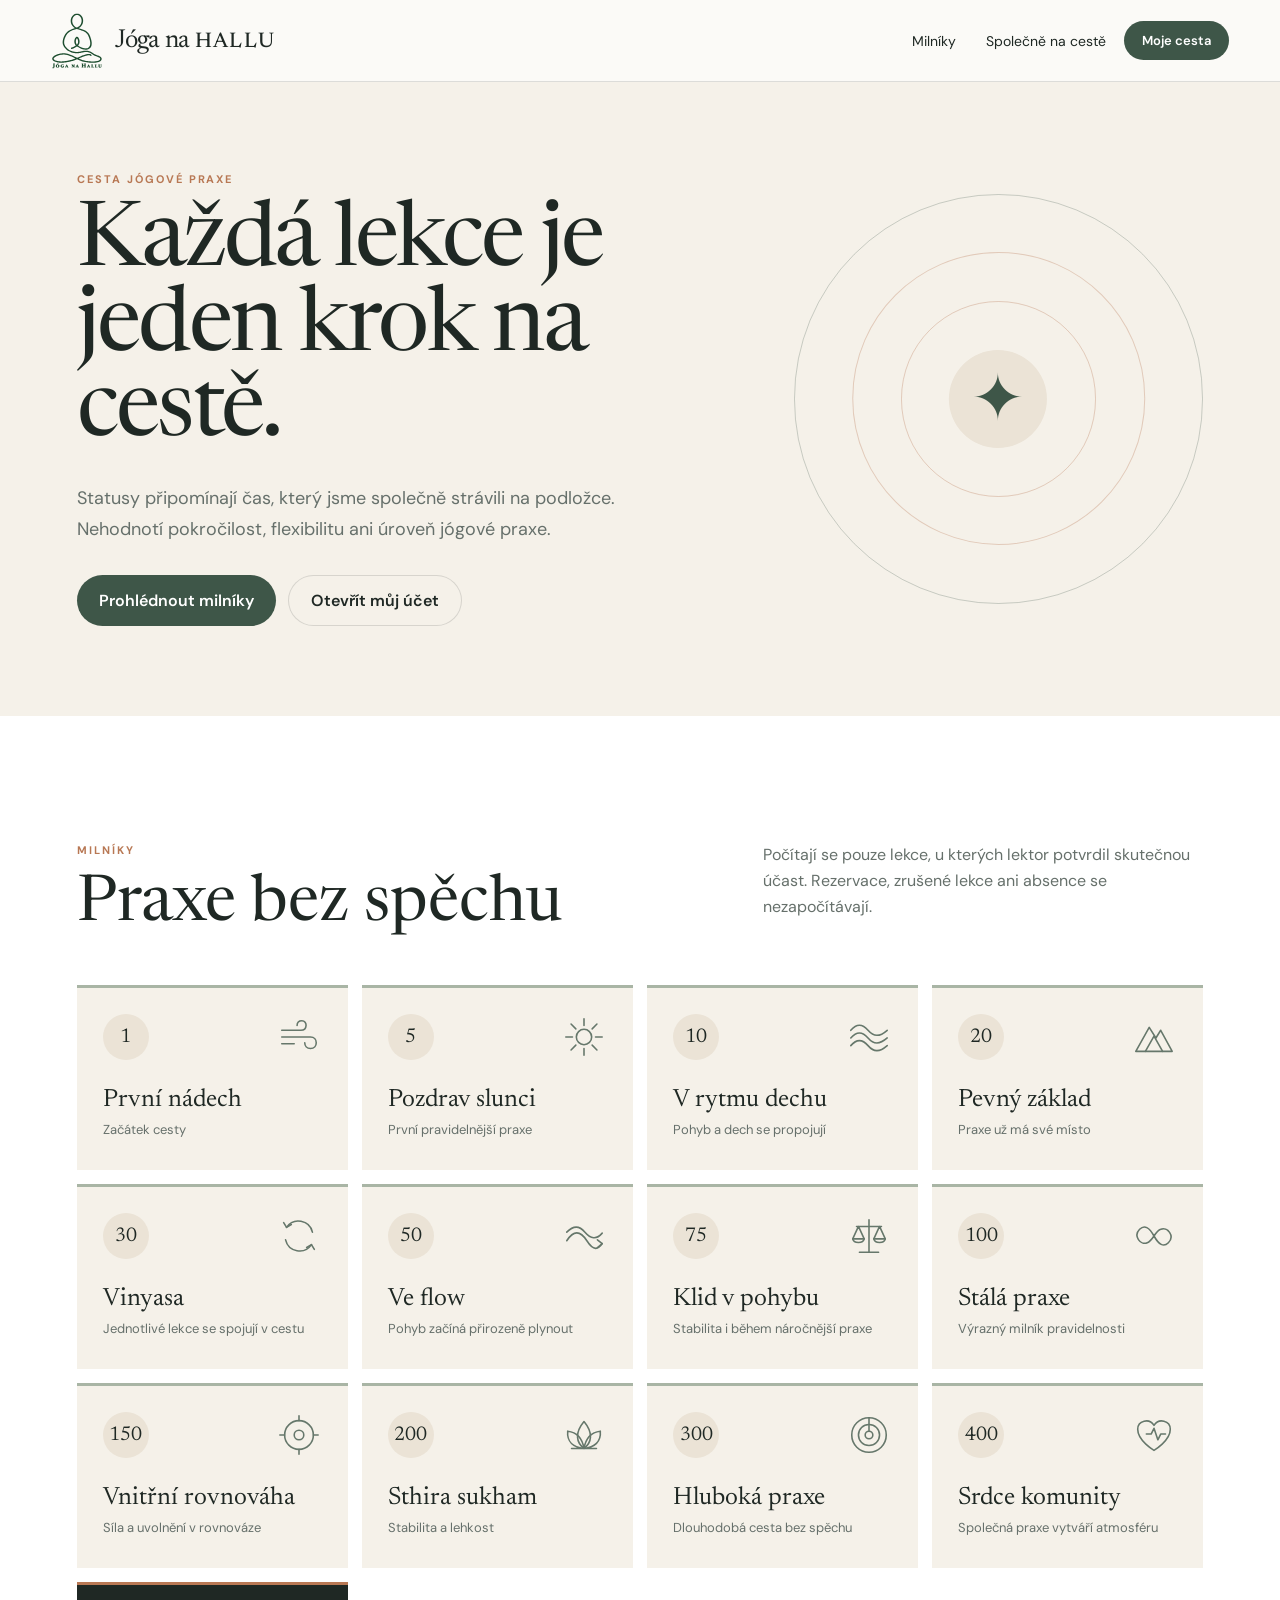
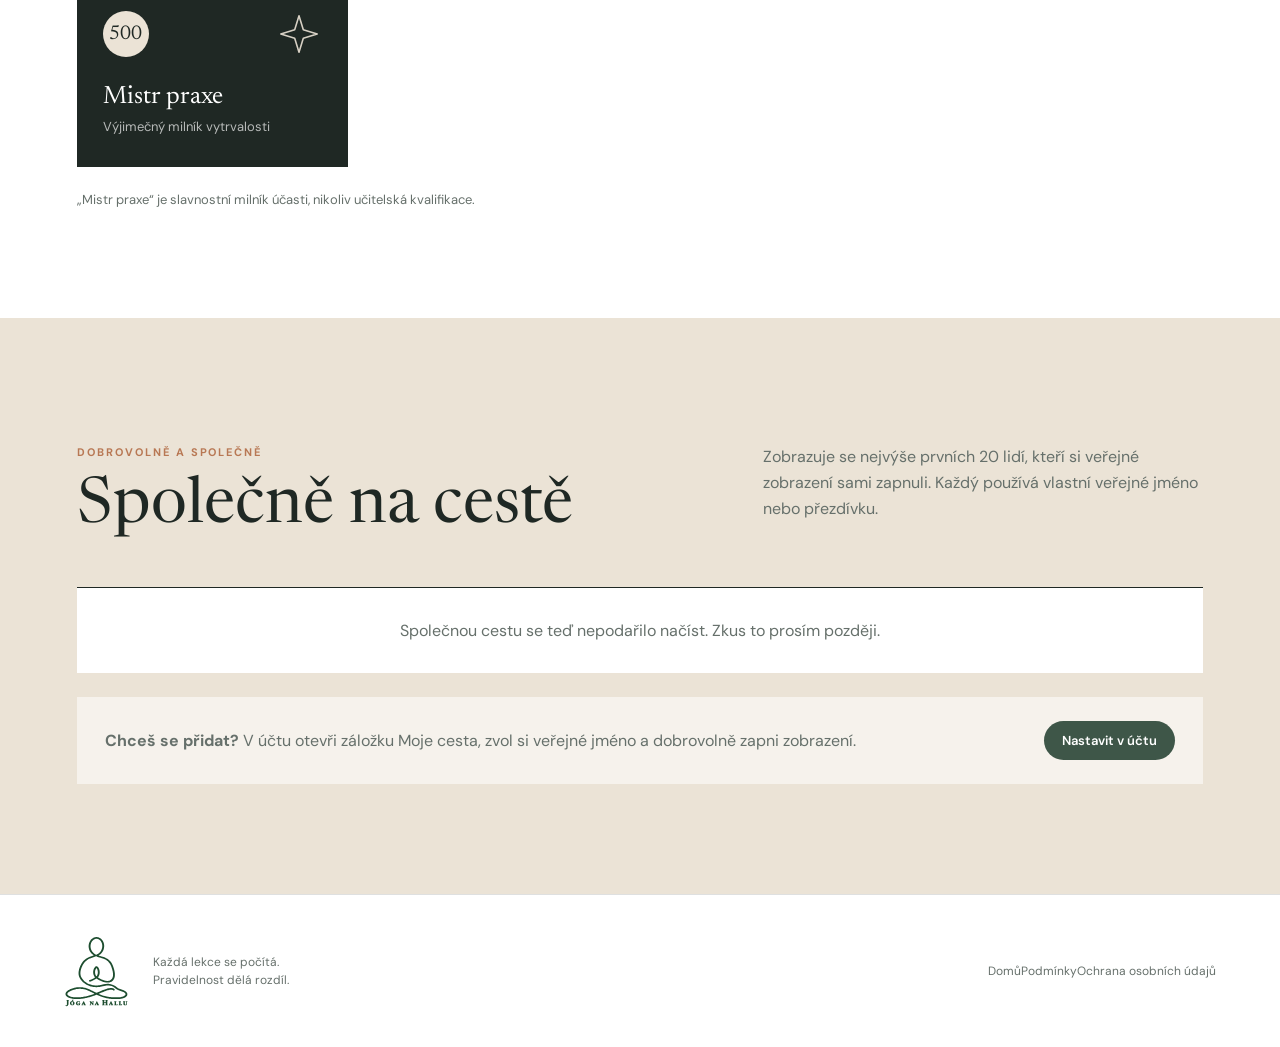
==== commit 3947bfe9: "Rename journey page across site" ====
--- a/cesta-praxe.html
+++ b/cesta-praxe.html
@@ -3,27 +3,32 @@
 <head>
   <meta charset="UTF-8" />
   <meta name="viewport" content="width=device-width, initial-scale=1.0" />
-  <meta name="description" content="Cesta praxe – společné jógové milníky na Józe na HALLU." />
-  <title>Cesta praxe | Jóga na HALLU</title>
+  <meta name="description" content="Cesta jógové praxe – společné jógové milníky na Józe na HALLU." />
+  <title>Cesta jógové praxe | Jóga na HALLU</title>
   <link rel="canonical" href="https://joganahallu.cz/cesta-praxe" />
   <meta property="og:type" content="website" />
   <meta property="og:locale" content="cs_CZ" />
   <meta property="og:site_name" content="Jóga na HALLU" />
-  <meta property="og:title" content="Cesta praxe | Jóga na HALLU" />
-  <meta property="og:description" content="Cesta praxe – společné jógové milníky na Józe na HALLU." />
+  <meta property="og:title" content="Cesta jógové praxe | Jóga na HALLU" />
+  <meta property="og:description" content="Cesta jógové praxe – společné jógové milníky na Józe na HALLU." />
   <meta property="og:url" content="https://joganahallu.cz/cesta-praxe" />
-  <meta property="og:image" content="https://joganahallu.cz/assets/joga-na-hallu-social-v3.png" />
+  <meta property="og:image" content="https://joganahallu.cz/assets/joga-na-hallu-social-square-v2.jpg" />
+  <meta property="og:image:type" content="image/jpeg" />
+  <meta property="og:image:width" content="1200" />
+  <meta property="og:image:height" content="1200" />
+  <meta property="og:image:alt" content="Jógové studio ve 3. patře budovy HALL s proutěnými světly a jógovými obrazy" />
   <meta name="twitter:card" content="summary_large_image" />
-  <meta name="twitter:title" content="Cesta praxe | Jóga na HALLU" />
+  <meta name="twitter:title" content="Cesta jógové praxe | Jóga na HALLU" />
   <meta name="twitter:description" content="Společné jógové milníky na Józe na HALLU." />
-  <meta name="twitter:image" content="https://joganahallu.cz/assets/joga-na-hallu-social-v3.png" />
+  <meta name="twitter:image" content="https://joganahallu.cz/assets/joga-na-hallu-social-square-v2.jpg" />
+  <meta name="twitter:image:alt" content="Jógové studio ve 3. patře budovy HALL s proutěnými světly a jógovými obrazy" />
   <link rel="icon" type="image/svg+xml" href="assets/joga-na-hallu-logo.svg" />
   <link rel="preconnect" href="https://fonts.googleapis.com">
   <link rel="preconnect" href="https://fonts.gstatic.com" crossorigin>
   <link href="https://fonts.googleapis.com/css2?family=DM+Sans:wght@400;500;600;700&family=Newsreader:opsz,wght@6..72,400;6..72,500&display=swap" rel="stylesheet">
   <link rel="stylesheet" href="styles.css?v=2026101632" />
   <script type="application/ld+json">
-  {"@context":"https://schema.org","@type":"WebPage","name":"Cesta praxe | Jóga na HALLU","url":"https://joganahallu.cz/cesta-praxe","description":"Cesta praxe – společné jógové milníky na Józe na HALLU.","inLanguage":"cs-CZ","isPartOf":{"@id":"https://joganahallu.cz/#website"}}
+  {"@context":"https://schema.org","@type":"WebPage","name":"Cesta jógové praxe | Jóga na HALLU","url":"https://joganahallu.cz/cesta-praxe","description":"Cesta jógové praxe – společné jógové milníky na Józe na HALLU.","inLanguage":"cs-CZ","isPartOf":{"@id":"https://joganahallu.cz/#website"}}
   </script>
 </head>
 <body class="journey-page">
@@ -49,7 +54,7 @@
       <img class="brand-logo" src="assets/joga-na-hallu-logo.svg" alt="Jóga na HALLU" />
       <span class="brand-name">Jóga na <strong>HALLU</strong></span>
     </a>
-    <nav aria-label="Navigace Cesty praxe">
+    <nav aria-label="Navigace Cesty jógové praxe">
       <a href="#milniky">Milníky</a>
       <a href="#komunita">Společně na cestě</a>
     </nav>
@@ -59,7 +64,7 @@
   <main>
     <section class="journey-hero">
       <div>
-        <p class="eyebrow">Cesta praxe</p>
+        <p class="eyebrow">Cesta jógové praxe</p>
         <h1>Každá lekce je<br>jeden krok na cestě.</h1>
         <p>Statusy připomínají čas, který jsme společně strávili na podložce. Nehodnotí pokročilost, flexibilitu ani úroveň jógové praxe.</p>
         <div class="hero-actions">
--- a/styles.css
+++ b/styles.css
@@ -1,4 +1,5 @@
 :root{--ink:#1f2824;--muted:#66706b;--paper:#f5f1e9;--cream:#ebe3d6;--sage:#a9b5a5;--sage-dark:#3e5648;--clay:#b87854;--white:#fff;--line:rgba(31,40,36,.14);--shadow:0 24px 70px rgba(39,42,35,.14)}
+input,select,textarea{font:inherit}
 *{box-sizing:border-box}[hidden]{display:none!important}html{scroll-behavior:smooth}body{margin:0;color:var(--ink);background:#fbfaf7;font-family:"DM Sans",sans-serif}button,a{font:inherit}a{color:inherit;text-decoration:none}button{cursor:pointer}img{display:block;width:100%;object-fit:cover}.announcement{height:34px;background:var(--sage-dark);color:#fff;text-align:center;font-size:12px;line-height:34px;letter-spacing:.02em}.announcement a{margin-left:10px;text-decoration:underline}.site-header{height:82px;padding:0 4vw;display:flex;align-items:center;justify-content:space-between;background:rgba(251,250,247,.94);position:sticky;top:0;z-index:20;border-bottom:1px solid var(--line);backdrop-filter:blur(12px)}.brand{display:flex;align-items:center;gap:12px;font-weight:700;font-size:18px}.brand em{font-family:"Newsreader",serif;font-weight:400}.brand-mark{display:grid;place-items:center;width:38px;height:38px;border-radius:50% 50% 48% 52%;background:var(--sage-dark);color:#fff;font-family:"Newsreader",serif;font-size:15px}.site-header nav{display:flex;gap:30px;font-size:14px}.site-header nav a:hover{color:var(--clay)}.header-actions{display:flex;align-items:center;gap:18px}.text-button{border:0;background:none;color:var(--muted)}.button{display:inline-flex;align-items:center;justify-content:center;border:0;background:var(--sage-dark);color:#fff;padding:14px 22px;border-radius:100px;font-weight:600;transition:.2s}.button:hover{transform:translateY(-2px);box-shadow:0 8px 24px rgba(62,86,72,.22)}.button-small{padding:11px 18px;font-size:13px}.hero{min-height:690px;position:relative;display:flex;align-items:flex-end;overflow:hidden}.hero>img{position:absolute;inset:0;height:100%;filter:saturate(.78)}.hero-shade{position:absolute;inset:0;background:linear-gradient(90deg,rgba(25,28,24,.68),rgba(25,28,24,.15) 65%),linear-gradient(0deg,rgba(25,28,24,.35),transparent 50%)}.hero-copy{position:relative;z-index:2;color:#fff;max-width:760px;padding:0 5vw 92px}.eyebrow{text-transform:uppercase;font-size:11px;font-weight:700;letter-spacing:.18em;color:var(--clay);margin:0 0 16px}.eyebrow.light{color:#ddd4c2}.hero h1,.section h2,.studio-copy h2,.info-section h2{font-family:"Newsreader",serif;font-weight:400}.hero h1{font-size:clamp(52px,7vw,92px);line-height:.94;letter-spacing:-.035em;margin:0 0 28px}.hero h1 i{font-weight:400;color:#e0d5c4}.hero-copy>p:not(.eyebrow){font-size:17px;line-height:1.65;max-width:580px;color:rgba(255,255,255,.88)}.hero-actions{display:flex;gap:12px;margin-top:30px}.button-light{background:#fff;color:var(--ink)}.button-ghost{background:rgba(255,255,255,.09);border:1px solid rgba(255,255,255,.55)}.next-class{position:absolute;right:4vw;bottom:0;z-index:3;width:340px;background:#fbfaf7;padding:24px 26px;border-radius:20px 20px 0 0;box-shadow:var(--shadow)}.next-class .date{display:flex;align-items:center;justify-content:space-between;color:var(--muted);font-size:12px}.next-class h3{margin:16px 0 6px;font-family:"Newsreader",serif;font-size:25px}.next-class .spots{display:flex;justify-content:space-between;margin-top:20px;padding-top:16px;border-top:1px solid var(--line);font-size:13px}.section{padding:110px 6vw}.section-heading h2,.studio-copy h2,.info-section h2{font-size:clamp(42px,5vw,68px);line-height:1;margin:0}.split{display:flex;justify-content:space-between;align-items:end;gap:60px}.split>p{max-width:440px;color:var(--muted);line-height:1.65}.filter-row{display:flex;gap:8px;margin:46px 0 26px}.filter{border:1px solid var(--line);background:transparent;padding:9px 15px;border-radius:100px;color:var(--muted)}.filter.active{background:var(--ink);color:#fff}.class-list{border-top:1px solid var(--ink)}.class-row{display:grid;grid-template-columns:120px 1.5fr 1fr 160px;align-items:center;gap:30px;padding:28px 8px;border-bottom:1px solid var(--line);transition:.2s}.class-row:hover{background:var(--paper);padding-left:20px;padding-right:20px}.class-date strong{display:block;font-family:"Newsreader",serif;font-size:35px;font-weight:400}.class-date span,.class-meta,.class-teacher small{color:var(--muted);font-size:13px}.class-teacher h3{font-family:"Newsreader",serif;font-size:25px;margin:0 0 7px}.class-teacher span{display:inline-block;margin-top:8px;padding:4px 9px;border-radius:100px;background:var(--cream);font-size:11px}.class-meta{display:grid;gap:7px}.class-action{text-align:right}.class-action button{width:100%}.class-action small{display:block;margin-top:8px;color:var(--muted)}.studio-grid{display:grid;grid-template-columns:1.25fr .9fr;grid-template-rows:auto 220px;background:var(--paper)}.image-frame{overflow:hidden}.image-frame img{height:100%;transition:transform .7s}.image-frame:hover img{transform:scale(1.025)}.studio-main{min-height:690px}.studio-copy{padding:80px 7vw 60px;background:var(--cream)}.studio-copy>p:not(.eyebrow){line-height:1.7;color:var(--muted)}.feature-list{list-style:none;padding:0;margin:34px 0}.feature-list li{padding:15px 0;border-bottom:1px solid var(--line)}.feature-list span{color:var(--clay);font-size:11px;margin-right:16px}.inline-link{font-weight:700;border-bottom:1px solid;padding-bottom:4px}.studio-detail{grid-column:2}.news-section{background:#fbfaf7}.news-grid{margin-top:45px;display:grid;grid-template-columns:1.6fr 1fr 1fr;gap:18px}.news-card{border-radius:4px;overflow:hidden;min-height:370px}.news-card.featured{position:relative;color:#fff}.news-card.featured img{position:absolute;height:100%}.news-card.featured:after{content:"";position:absolute;inset:0;background:linear-gradient(0deg,rgba(24,28,24,.75),transparent)}.news-card.featured div{position:absolute;z-index:2;bottom:0;padding:30px}.news-card span{font-size:11px;text-transform:uppercase;letter-spacing:.15em}.news-card h3{font-family:"Newsreader",serif;font-size:30px;line-height:1.1;margin:12px 0}.news-card p{line-height:1.6}.text-card{background:var(--sage-dark);color:#fff;padding:36px;display:flex;flex-direction:column}.text-card p{color:rgba(255,255,255,.72)}.text-card a{margin-top:auto;font-weight:700}.text-card.warm{background:var(--clay)}.gallery{height:500px;display:grid;grid-template-columns:1.2fr 1fr .8fr}.gallery img{height:100%}.gallery-quote{background:var(--ink);color:#fff;display:grid;place-items:center;padding:45px}.gallery-quote p{font-family:"Newsreader",serif;font-size:31px;line-height:1.25}.info-section{display:grid;grid-template-columns:.8fr 1.2fr;gap:10vw;background:var(--paper)}.whatsapp{margin-top:45px;border:1px solid var(--line);padding:16px;display:flex;align-items:center;gap:14px;background:#fff}.whatsapp>span{width:42px;height:42px;border-radius:50%;display:grid;place-items:center;background:#25d366;color:#fff;font-size:12px;font-weight:700}.whatsapp div{display:grid}.whatsapp small{color:var(--muted);margin-top:3px}.whatsapp strong{margin-left:auto}.accordion details{border-top:1px solid var(--line);padding:22px 0}.accordion details:last-child{border-bottom:1px solid var(--line)}.accordion summary{font-family:"Newsreader",serif;font-size:24px;cursor:pointer}.accordion p{color:var(--muted);line-height:1.65;padding-right:40px}footer{display:flex;align-items:center;justify-content:space-between;gap:20px;padding:40px 5vw;background:#fff;border-top:1px solid var(--line);font-size:12px;color:var(--muted)}footer>div:last-child{display:flex;gap:20px}
 dialog{border:0;border-radius:12px;padding:0;width:min(560px,calc(100% - 30px));box-shadow:var(--shadow);color:var(--ink)}dialog::backdrop{background:rgba(20,26,22,.65);backdrop-filter:blur(5px)}.dialog-close{position:absolute;right:18px;top:15px;border:0;background:none;font-size:28px}.booking-panel{padding:42px}.booking-panel h2{font-family:"Newsreader",serif;font-size:36px;margin:8px 0}.booking-summary{padding:18px;background:var(--paper);margin:24px 0;display:flex;justify-content:space-between}.form-grid{display:grid;grid-template-columns:1fr 1fr;gap:14px}.field{display:grid;gap:6px}.field.full{grid-column:1/-1}.field label{font-size:12px;font-weight:700}.field input,.field select{padding:13px;border:1px solid var(--line);background:#fff;font:inherit}.checkbox{display:flex;align-items:flex-start;gap:8px;font-size:12px;line-height:1.4}.booking-panel .button{width:100%;margin-top:22px}.dialog-feedback{margin:18px 0 0;padding:13px 15px;border:1px solid #b95545;border-radius:6px;background:#fff1ee;color:#8b2f24;font-weight:700;line-height:1.4}.toast{position:fixed;right:24px;bottom:24px;background:var(--ink);color:#fff;padding:15px 20px;border-radius:6px;transform:translateY(100px);opacity:0;transition:.3s;z-index:100}.toast.show{transform:none;opacity:1}
 .admin-shell{min-height:100vh;background:#f4f5f1;display:grid;grid-template-columns:240px 1fr}.admin-sidebar{background:var(--ink);color:#fff;padding:28px 18px;display:flex;flex-direction:column}.admin-brand{padding:0 10px;margin-bottom:50px}.admin-sidebar nav{display:grid;gap:6px}.admin-nav,.admin-back{border:0;background:transparent;color:rgba(255,255,255,.62);padding:13px 16px;text-align:left;border-radius:6px}.admin-nav.active,.admin-nav:hover{background:rgba(255,255,255,.09);color:#fff}.admin-back{margin-top:auto}.admin-content{padding:44px 5vw}.admin-topbar{display:flex;justify-content:space-between;align-items:center;margin-bottom:38px}.admin-topbar h1{font-family:"Newsreader",serif;font-size:42px;font-weight:400;margin:0}.stats{display:grid;grid-template-columns:repeat(4,1fr);gap:16px}.stat-card,.admin-card{background:#fff;border:1px solid rgba(31,40,36,.08);padding:24px;border-radius:8px}.stat-card span{font-size:12px;color:var(--muted)}.stat-card strong{font-family:"Newsreader",serif;font-size:38px;font-weight:400;display:block;margin:10px 0}.stat-card small{color:var(--sage-dark)}.admin-grid{display:grid;grid-template-columns:1.4fr .8fr;gap:18px;margin-top:18px}.admin-card h2{font-family:"Newsreader",serif;font-size:28px;font-weight:400;margin:0 0 20px}.admin-table{width:100%;border-collapse:collapse;font-size:13px}.admin-table th,.admin-table td{text-align:left;padding:13px 8px;border-bottom:1px solid var(--line)}.admin-table th{color:var(--muted);font-size:11px;text-transform:uppercase}.status-pill{display:inline-block;padding:4px 8px;border-radius:100px;background:#e3efe6;color:#30583b;font-size:11px}.status-pill.warn{background:#f5e9d8;color:#855625}.progress-item{margin:18px 0}.progress-label{display:flex;justify-content:space-between;font-size:12px;margin-bottom:8px}.progress-bar{height:6px;background:var(--paper);border-radius:5px;overflow:hidden}.progress-bar i{display:block;height:100%;background:var(--sage-dark)}
@@ -97,7 +98,9 @@
 footer>div.footer-inner{display:flex;align-items:center;justify-content:space-between;gap:48px;max-width:1440px;margin:0 auto}
 .footer-brand{display:flex;align-items:center;gap:24px;min-width:0}
 .footer-brand>p{margin:0;line-height:1.5}
-.footer-inner>div:last-child{display:flex;justify-content:flex-end;gap:20px;flex-wrap:wrap}
+.footer-links{display:flex;justify-content:flex-end;gap:20px;flex-wrap:wrap}
+.footer-link-group{display:contents}
+.footer-link-conditions{order:1}.footer-link-privacy{order:2}.footer-link-journey{order:3}.footer-link-account{order:4}.footer-admin-link{order:5}
 
 @media(min-width:901px){
   .admin-sidebar{position:sticky;top:0;height:100vh;align-self:start;overflow-y:auto}
@@ -233,12 +236,50 @@
 .payment-person{display:grid;gap:4px;font-size:13px}
 .payment-sent{color:var(--sage-dark);font-size:11px}
 .payment-recipient.is-sent{opacity:.65}
+.attendance-recipient{display:grid;grid-template-columns:minmax(130px,.65fr) minmax(330px,1.6fr) minmax(180px,1fr);align-items:center;gap:14px;padding:14px 4px;border-bottom:1px solid var(--line)}
+.attendance-recipient>input[type="email"]{min-width:0;padding:10px;border:1px solid var(--line);font:inherit}
+.attendance-recipient.is-sent{opacity:.65}
+.attendance-options{display:grid;grid-template-columns:repeat(3,1fr);gap:6px}
+.attendance-options label{display:flex;align-items:flex-start;gap:7px;padding:9px;border:1px solid var(--line);border-radius:6px;background:#fff;cursor:pointer}
+.attendance-options label:has(input:checked){border-color:var(--sage-dark);background:#eef3ee}
+.attendance-options input{margin:3px 0 0}
+.attendance-options span{display:grid;gap:2px;font-size:12px;line-height:1.25}
+.attendance-options small{color:var(--muted);font-size:10px;font-weight:400}
+.feedback-request-choice{display:flex;align-items:flex-start;gap:12px;margin:22px 0;padding:18px;background:var(--paper);cursor:pointer}
+.feedback-request-choice input{width:18px;height:18px;margin:2px 0 0}
+.feedback-request-choice span{display:grid;gap:5px}
+.feedback-request-choice small{color:var(--muted);font-weight:400;line-height:1.45}
+.feedback-summary{margin:22px 0;padding:20px;border:1px solid var(--line)}
+.feedback-result-counts{display:grid;grid-template-columns:repeat(3,1fr);gap:8px}
+.feedback-result-counts span{display:grid;gap:3px;padding:12px;background:var(--paper);font-size:12px}
+.feedback-result-counts b{font:400 28px "Newsreader",serif}
+.feedback-results>p{font-size:13px;line-height:1.55}
+.feedback-comments{display:grid;gap:8px;font-size:13px}
+.feedback-comments blockquote{margin:0;padding:12px 14px;background:var(--paper);border-left:3px solid var(--sage)}
+.lesson-feedback-form{display:grid;gap:20px}
+.lesson-feedback-form>p{margin:0;color:var(--muted);line-height:1.55}
+.lesson-feedback-form .eyebrow{color:var(--clay)}
+.lesson-feedback-form h2{margin:0}
+.feedback-rating,.feedback-topics{display:grid;border:0;padding:0;margin:0;gap:8px}
+.feedback-rating{grid-template-columns:repeat(3,1fr)}
+.feedback-rating legend,.feedback-topics legend{grid-column:1/-1;margin-bottom:4px;font-size:12px;font-weight:700}
+.feedback-rating legend small,.feedback-topics legend small{color:var(--muted);font-weight:400}
+.feedback-rating label,.feedback-topics label{position:relative;cursor:pointer}
+.feedback-rating input,.feedback-topics input{position:absolute;opacity:0;pointer-events:none}
+.feedback-rating span,.feedback-topics span{display:block;padding:12px;border:1px solid var(--line);background:#fff;text-align:center;font-size:13px}
+.feedback-rating label:has(input:checked) span,.feedback-topics label:has(input:checked) span{border-color:var(--sage-dark);background:#eef3ee;font-weight:700}
+.feedback-topics{grid-template-columns:repeat(2,1fr)}
+.feedback-saved-note{padding:12px 14px;background:#eef3ee;color:var(--sage-dark)!important;font-size:13px}
+.feedback-thanks{text-align:center}
 
 @media(max-width:600px){
   .payment-preview{grid-template-columns:86px 1fr;gap:14px}
   .payment-preview img{width:86px;height:86px}
   .payment-recipient{grid-template-columns:24px 1fr}
   .payment-recipient>input[type="email"]{grid-column:2}
+  .attendance-recipient{grid-template-columns:1fr}
+  .attendance-options{grid-template-columns:1fr}
+  .feedback-result-counts,.feedback-rating,.feedback-topics{grid-template-columns:1fr}
 }
 
 /* Connected content administration and a quieter public header. */
@@ -256,7 +297,15 @@
 .admin-list-heading h2{margin-bottom:8px}
 .admin-list-heading .admin-help{margin:0}
 .admin-lesson-filter{min-width:220px}
-.admin-lesson-filter select{padding:11px 36px 11px 13px}
+.admin-lesson-filter select{padding:11px 36px 11px 13px;font-family:"DM Sans",sans-serif;font-size:14px;font-weight:500;line-height:1.4}
+.admin-lesson-tools{display:flex;align-items:end;gap:10px}
+.calendar-actions{display:grid;justify-items:center;gap:8px;margin-top:22px}
+.calendar-actions .button{margin-top:0}
+.calendar-actions .calendar-alternative{padding:2px 0;color:var(--sage-dark);font-size:12px;border-bottom:1px solid currentColor}
+.calendar-actions-compact{display:flex;flex-wrap:wrap;justify-content:center;gap:8px 12px;margin:0}
+.calendar-actions-compact .text-button{padding:2px 0;color:var(--sage-dark);font-size:12px;border-bottom:1px solid currentColor}
+.booking-confirmation>p{color:var(--muted);line-height:1.55}
+.booking-confirmation .booking-done{display:flex;margin:20px auto 0;padding:4px;color:var(--muted);border-bottom:1px solid currentColor}
 .admin-news-item{display:grid;grid-template-columns:minmax(0,1fr) auto;gap:22px;align-items:center;padding:18px 0;border-top:1px solid var(--line)}
 .admin-news-item h3{margin:0 0 6px;font-family:"Newsreader",serif;font-size:22px;font-weight:400}
 .admin-news-item p{margin:0 0 10px;color:var(--muted);font-size:13px;line-height:1.5}
@@ -297,9 +346,14 @@
   .admin-topbar-actions .text-button{padding:8px 0}
   .admin-list-heading{align-items:stretch;flex-direction:column}
   .admin-lesson-filter{min-width:0}
+  .admin-lesson-tools{align-items:stretch;flex-direction:column}
   .admin-news-item{grid-template-columns:1fr;gap:12px}
-  .admin-news-actions{display:grid;grid-template-columns:1fr 1fr;gap:8px}
-  .admin-news-actions .danger{grid-column:1/-1;justify-self:start;padding:8px 0}
+  .admin-news-actions{display:grid;grid-template-columns:1fr 1fr;align-items:center;gap:8px}
+  .admin-news-actions>.button{width:100%}
+  .admin-news-actions>[data-edit-news]{grid-column:1;grid-row:1}
+  .admin-news-actions>[data-toggle-news]{grid-column:2;grid-row:1}
+  .admin-news-order{grid-column:1;grid-row:2;margin-right:0}
+  .admin-news-actions .danger{grid-column:2;grid-row:2;justify-self:end;padding:8px 0}
   .admin-card-heading{align-items:flex-start;flex-direction:column}
   .reservation-lesson{display:grid;gap:10px;padding:15px}
   .reservation-lesson>div:last-child{justify-items:start;text-align:left}
@@ -419,12 +473,16 @@
 .calendar-day>div{display:grid;gap:8px;padding:10px}
 .calendar-event{display:grid;gap:4px;padding:11px;border-left:4px solid var(--sage-dark);background:#e4eee8;font-size:12px;line-height:1.35}
 .calendar-event span,.calendar-event small{color:var(--muted)}
+.calendar-event-public.calendar-instructor-petr{border-left-color:var(--sage-dark);background:#e4eee8}
+.calendar-event-public.calendar-instructor-daniela{border-left-color:var(--clay);background:#f3e5dc}
 .calendar-event-private{border-left-color:#8b918e;background:#eceeed;color:#454b48}
 .calendar-free{margin:10px 4px;color:var(--muted);font-size:12px}
 .calendar-error{grid-column:1/-1;padding:20px;background:#fff;color:#855625}
 .calendar-legend{display:flex;align-items:center;flex-wrap:wrap;gap:8px;margin:8px auto 0;color:var(--muted);font-size:12px}
 .calendar-legend span{width:14px;height:14px;margin-left:14px;border-radius:2px;background:#e4eee8;border-left:4px solid var(--sage-dark)}
 .calendar-legend span:first-child{margin-left:0}
+.calendar-legend .legend-petr{background:#e4eee8;border-left-color:var(--sage-dark)}
+.calendar-legend .legend-daniela{background:#f3e5dc;border-left-color:var(--clay)}
 .calendar-legend .legend-private{background:#eceeed;border-left-color:#8b918e}
 .calendar-note{margin:26px auto 0;padding-top:18px;border-top:1px solid var(--line);color:var(--muted);font-size:13px;line-height:1.6}
 .calendar-note a{color:var(--ink);font-weight:700;border-bottom:1px solid currentColor}
@@ -488,16 +546,19 @@
   .studio-main img{object-fit:cover;object-position:center 42%}
   .teacher-photo-portrait img{object-position:center 55%}
   footer>div.footer-inner{align-items:flex-start;flex-direction:column;gap:22px}
-  .footer-inner>div:last-child{justify-content:flex-start;row-gap:10px}
-}
-
-@media(max-width:600px){
+  .footer-links{justify-content:flex-start;row-gap:10px}
+}
+
+@media(max-width:600px){
+  .studio-main img{object-fit:cover;object-position:center 42%}
   .teacher-photo-portrait{height:clamp(420px,100vw,600px)}
   .quote-break{padding:58px 24px}
   footer{padding:32px 24px}
   footer>div.footer-inner{display:flex;align-items:flex-start;flex-direction:column;gap:20px}
   .footer-brand{align-items:flex-start;gap:16px}
-  .footer-inner>div:last-child{display:grid;grid-template-columns:repeat(2,minmax(0,1fr));gap:12px 20px;width:100%}
+  .footer-links{display:grid;grid-template-columns:1fr;gap:18px;width:100%}
+  .footer-link-group{display:grid;grid-template-columns:repeat(2,minmax(0,1fr));gap:12px 20px}
+  .footer-link-primary{padding-bottom:18px;border-bottom:1px solid var(--line);color:var(--ink);font-weight:600}
 }
 
 @media(min-width:1400px){
@@ -553,6 +614,7 @@
 .account-lesson-card p,.account-empty{margin:0;color:var(--muted);font-size:14px;line-height:1.6}
 .account-lesson-actions{display:grid;justify-items:end;gap:10px}
 .account-lesson-actions .text-button{font-size:12px;border-bottom:1px solid currentColor}
+.account-lesson-actions .calendar-actions{justify-content:end}
 .account-payment-qr{display:grid;justify-items:center;gap:5px;padding:6px;border:1px solid var(--line);border-radius:6px;background:#fff;color:var(--ink);font:600 11px "DM Sans",sans-serif;cursor:pointer}
 .account-payment-qr img{display:block;width:66px;height:66px;object-fit:contain}
 .account-payment-qr span{max-width:92px;line-height:1.2;text-align:center}
@@ -636,7 +698,8 @@
   .account-card-heading{align-items:flex-start;flex-direction:column}
   .account-lesson-card{grid-template-columns:48px minmax(0,1fr);gap:14px}
   .account-lesson-date strong{font-size:24px}
-  .account-lesson-actions{grid-column:2;justify-items:start;grid-auto-flow:column;align-items:center}
+  .account-lesson-actions{grid-column:2;justify-items:start;grid-auto-flow:row;align-items:center}
+  .account-lesson-actions .calendar-actions{justify-content:start}
   .account-setting-row{align-items:flex-start;flex-direction:column;gap:16px}
   .account-setting-row .button{width:100%}
   .journey-summary{align-items:flex-start;flex-direction:column;padding:28px}
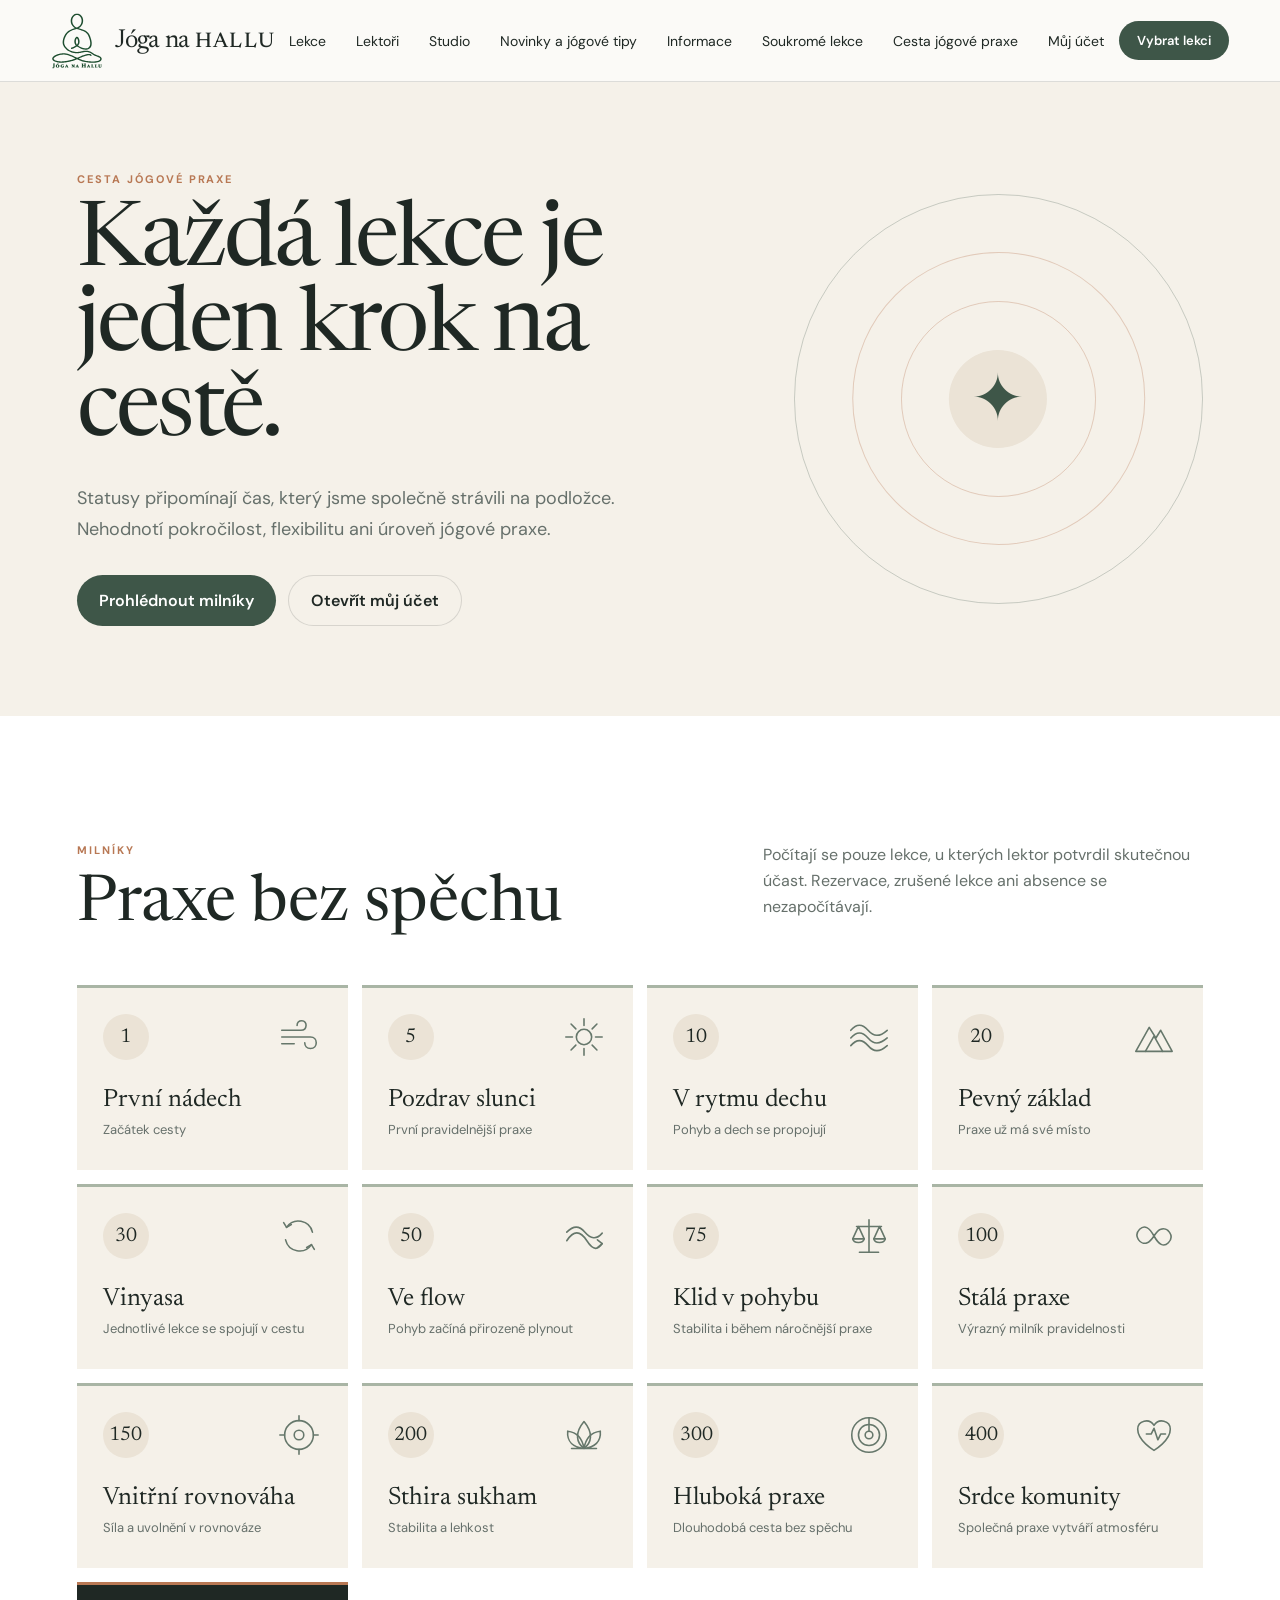
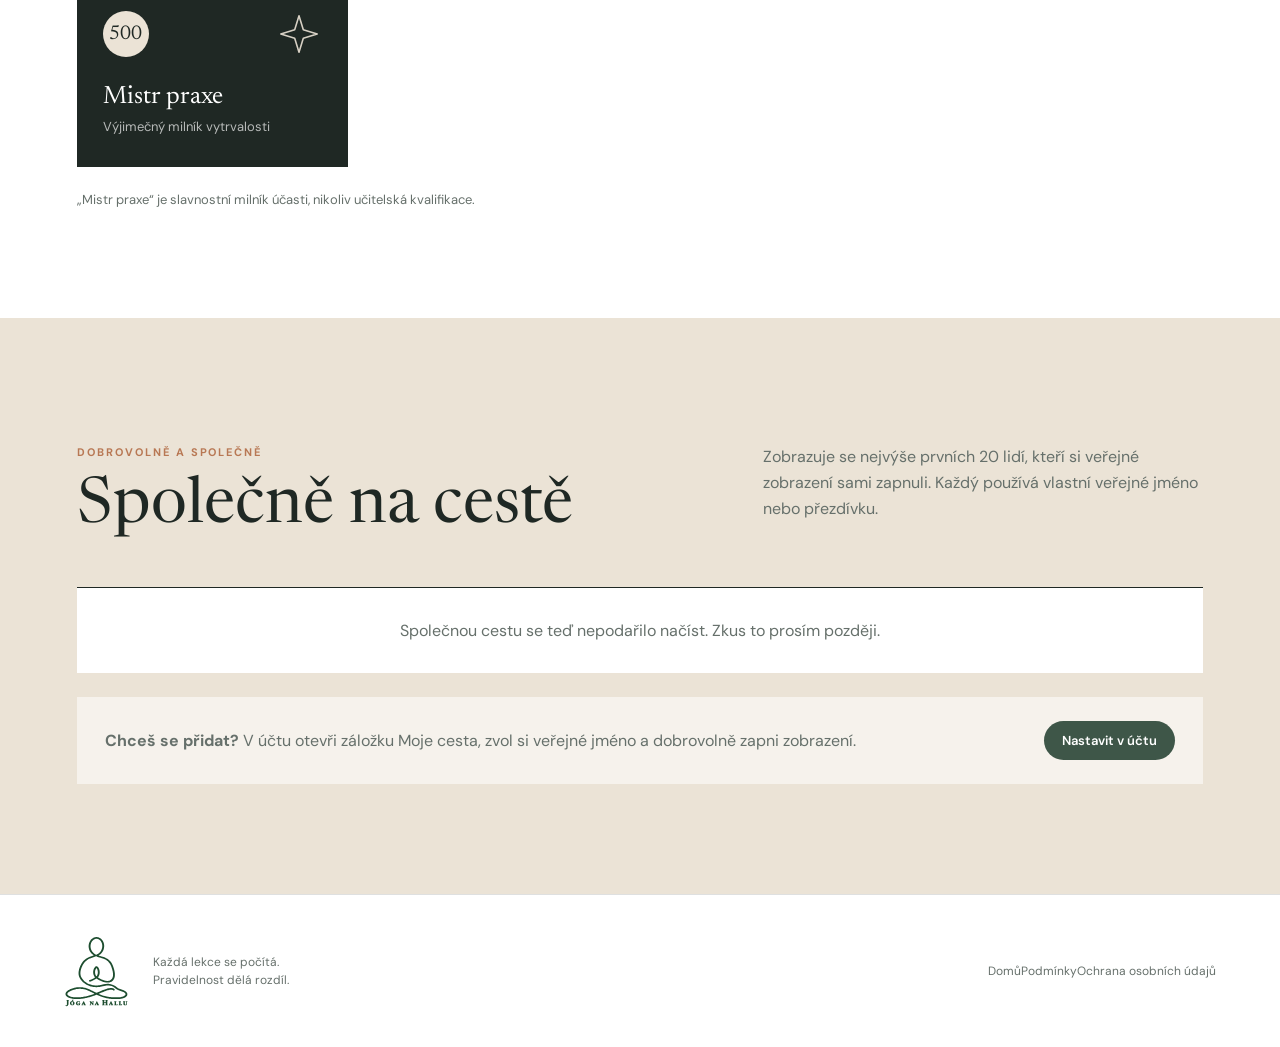
==== commit 7cc45c18: "Unify journey page navigation" ====
--- a/cesta-praxe.html
+++ b/cesta-praxe.html
@@ -26,7 +26,7 @@
   <link rel="preconnect" href="https://fonts.googleapis.com">
   <link rel="preconnect" href="https://fonts.gstatic.com" crossorigin>
   <link href="https://fonts.googleapis.com/css2?family=DM+Sans:wght@400;500;600;700&family=Newsreader:opsz,wght@6..72,400;6..72,500&display=swap" rel="stylesheet">
-  <link rel="stylesheet" href="styles.css?v=2026101632" />
+  <link rel="stylesheet" href="styles.css?v=2026101817" />
   <script type="application/ld+json">
   {"@context":"https://schema.org","@type":"WebPage","name":"Cesta jógové praxe | Jóga na HALLU","url":"https://joganahallu.cz/cesta-praxe","description":"Cesta jógové praxe – společné jógové milníky na Józe na HALLU.","inLanguage":"cs-CZ","isPartOf":{"@id":"https://joganahallu.cz/#website"}}
   </script>
@@ -49,16 +49,25 @@
       <symbol id="journey-icon-star" viewBox="0 0 48 48"><path d="m24 5 4.5 14.5L43 24l-14.5 4.5L24 43l-4.5-14.5L5 24l14.5-4.5L24 5Z"/></symbol>
     </defs>
   </svg>
-  <header class="site-header legal-header">
+  <header class="site-header">
     <a class="brand" href="/" aria-label="Jóga na HALLU – domů">
       <img class="brand-logo" src="assets/joga-na-hallu-logo.svg" alt="Jóga na HALLU" />
       <span class="brand-name">Jóga na <strong>HALLU</strong></span>
     </a>
-    <nav aria-label="Navigace Cesty jógové praxe">
-      <a href="#milniky">Milníky</a>
-      <a href="#komunita">Společně na cestě</a>
+    <nav id="main-menu" aria-label="Hlavní navigace">
+      <a href="/#lekce">Lekce</a>
+      <a href="/#lektori">Lektoři</a>
+      <a href="/#studio">Studio</a>
+      <a href="/#novinky">Novinky a jógové tipy</a>
+      <a href="/#informace">Informace</a>
+      <a href="/#soukrome-lekce">Soukromé lekce</a>
+      <a href="/cesta-praxe" aria-current="page">Cesta jógové praxe</a>
+      <a href="/#ucet">Můj účet</a>
     </nav>
-    <a class="button button-small" href="/#ucet">Moje cesta</a>
+    <div class="header-actions">
+      <a class="button button-small" href="/#lekce">Vybrat lekci</a>
+      <button class="menu-toggle" type="button" aria-expanded="false" aria-controls="main-menu" aria-label="Otevřít hlavní menu"><span></span><span></span><span></span></button>
+    </div>
   </header>
 
   <main>
@@ -124,6 +133,19 @@
   </footer>
 
   <script>
+    const menuToggle = document.querySelector('.menu-toggle');
+    const mainMenu = document.querySelector('#main-menu');
+    menuToggle.addEventListener('click', () => {
+      const open = mainMenu.classList.toggle('is-open');
+      menuToggle.setAttribute('aria-expanded', String(open));
+      menuToggle.setAttribute('aria-label', open ? 'Zavřít hlavní menu' : 'Otevřít hlavní menu');
+    });
+    mainMenu.querySelectorAll('a').forEach((link) => link.addEventListener('click', () => {
+      mainMenu.classList.remove('is-open');
+      menuToggle.setAttribute('aria-expanded', 'false');
+      menuToggle.setAttribute('aria-label', 'Otevřít hlavní menu');
+    }));
+
     const SUPABASE_URL = 'https://zltcizbzckyazlxilzwq.supabase.co';
     const SUPABASE_PUBLISHABLE_KEY = 'sb_publishable_X1KLjQkjhSe3Sl-McSQNBA_hz9d5HKR';
     const milestones = [
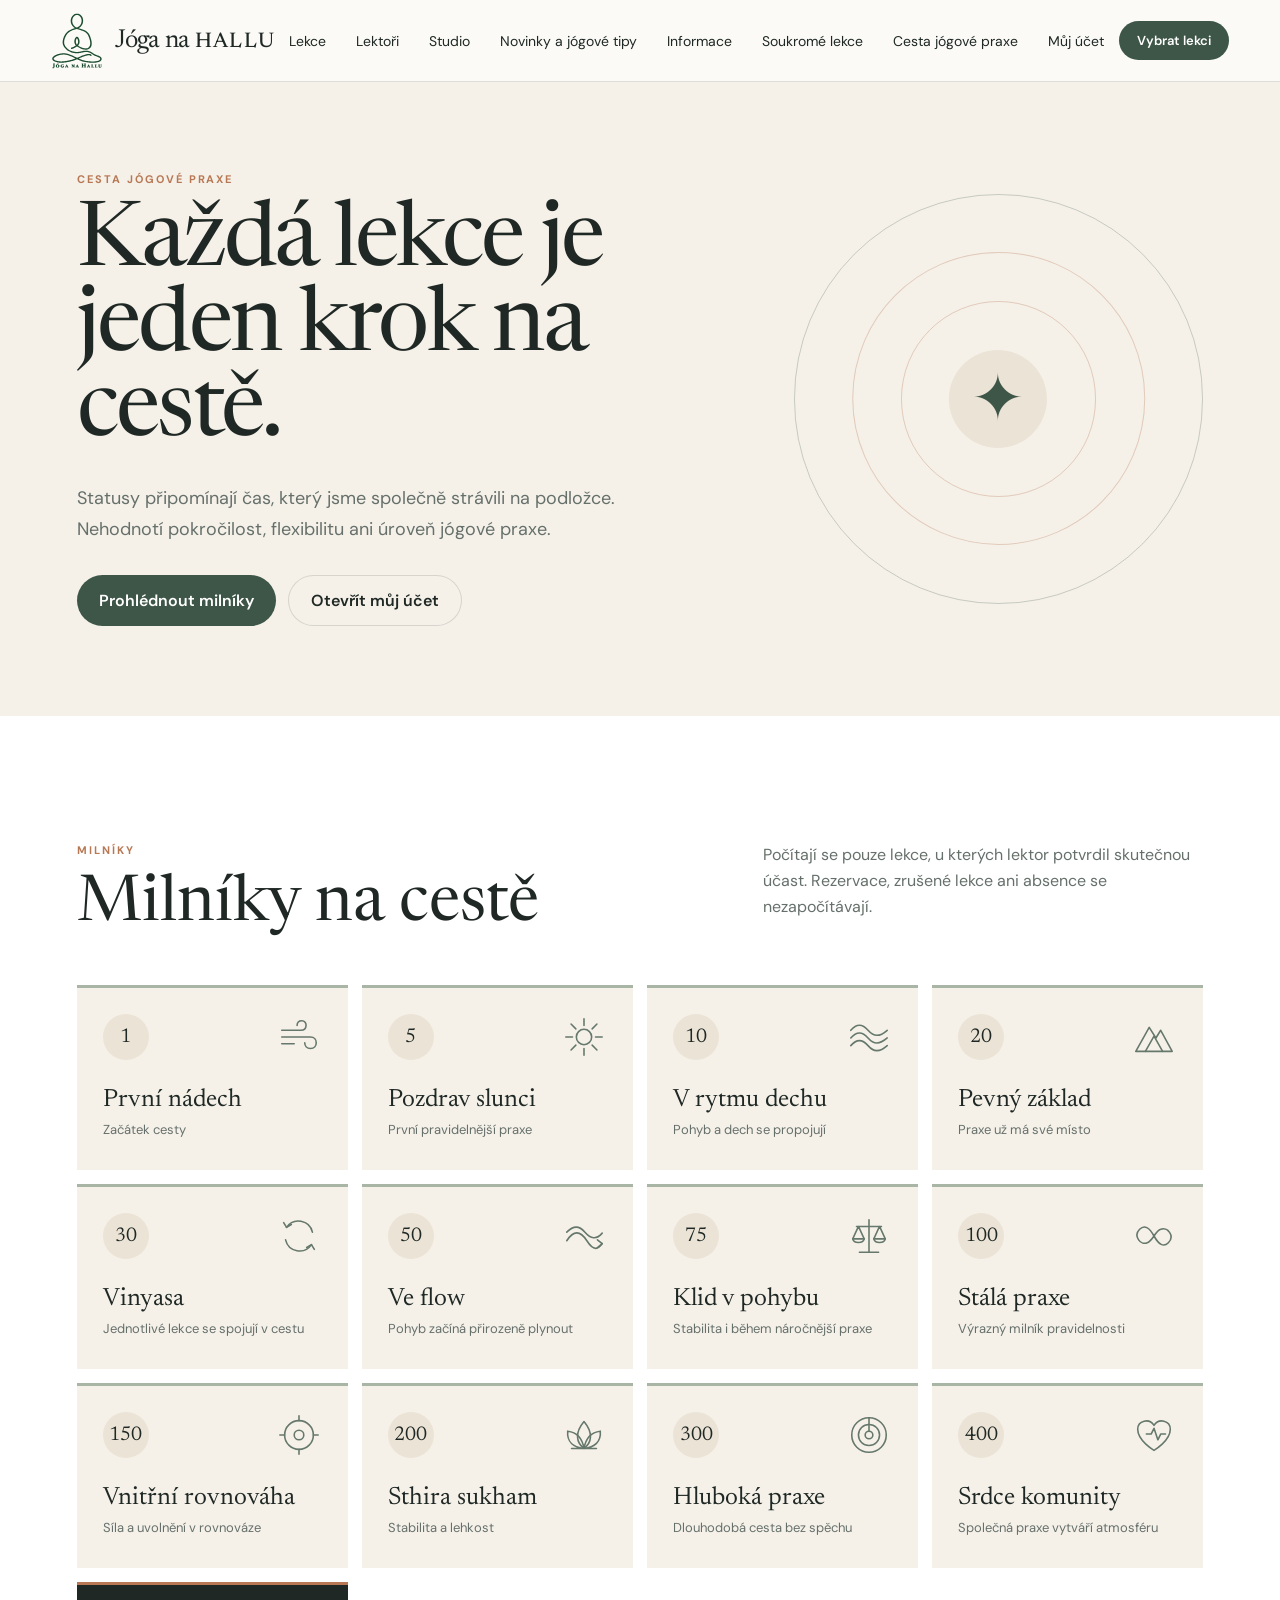
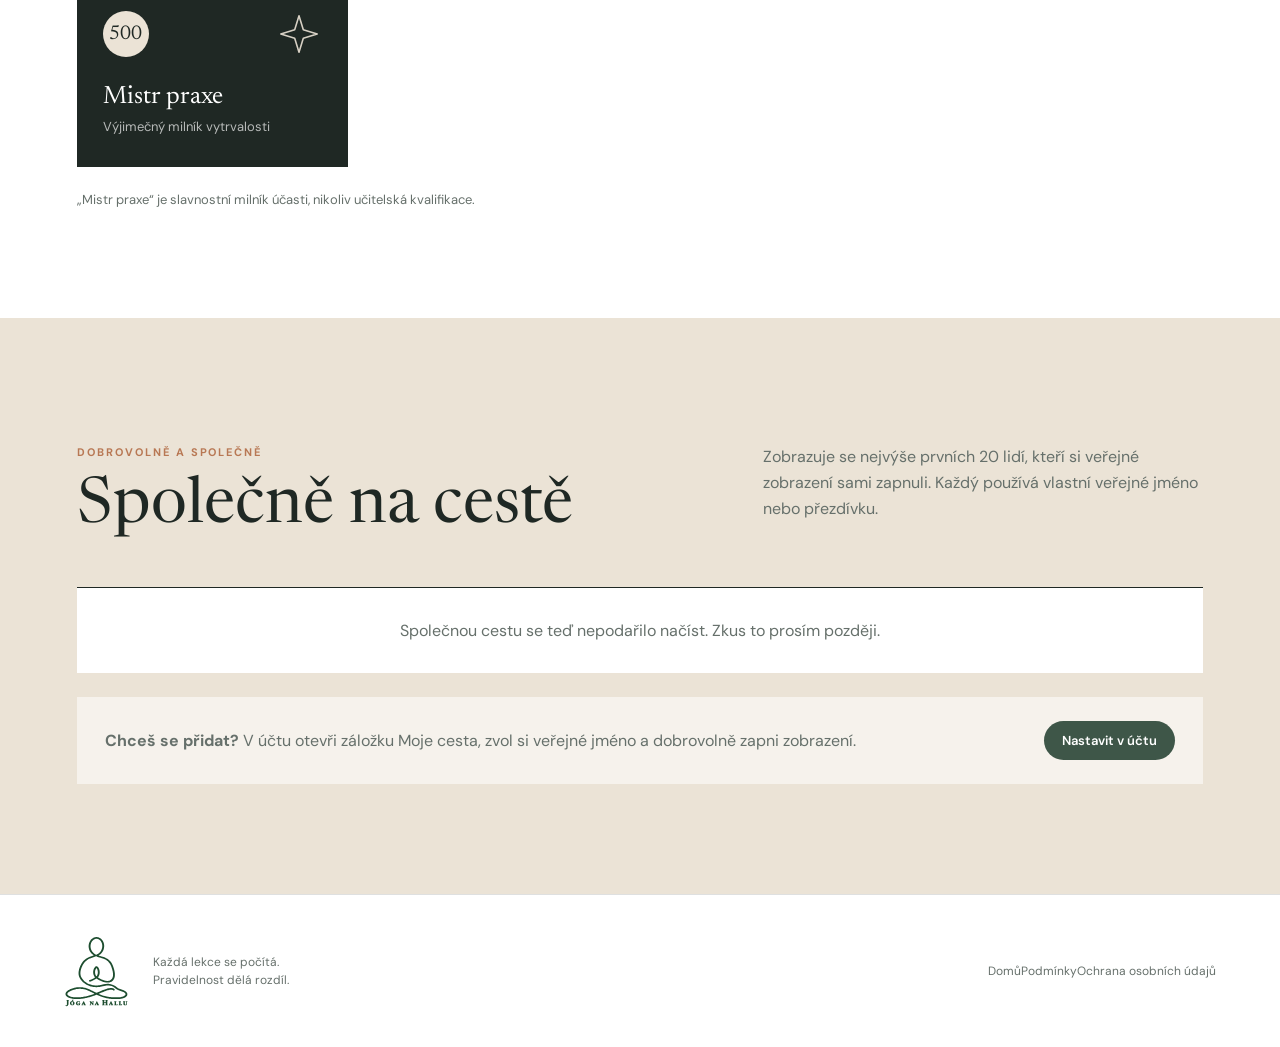
==== commit a9476bcb: "Rename journey milestones heading" ====
--- a/cesta-praxe.html
+++ b/cesta-praxe.html
@@ -86,7 +86,7 @@
 
     <section class="section journey-milestones-section" id="milniky">
       <div class="section-heading split">
-        <div><p class="eyebrow">Milníky</p><h2>Praxe bez spěchu</h2></div>
+        <div><p class="eyebrow">Milníky</p><h2>Milníky na cestě</h2></div>
         <p>Počítají se pouze lekce, u kterých lektor potvrdil skutečnou účast. Rezervace, zrušené lekce ani absence se nezapočítávají.</p>
       </div>
       <div class="journey-milestone-grid">
--- a/styles.css
+++ b/styles.css
@@ -1,8 +1,9 @@
 :root{--ink:#1f2824;--muted:#66706b;--paper:#f5f1e9;--cream:#ebe3d6;--sage:#a9b5a5;--sage-dark:#3e5648;--clay:#b87854;--white:#fff;--line:rgba(31,40,36,.14);--shadow:0 24px 70px rgba(39,42,35,.14)}
 input,select,textarea{font:inherit}
-*{box-sizing:border-box}[hidden]{display:none!important}html{scroll-behavior:smooth}body{margin:0;color:var(--ink);background:#fbfaf7;font-family:"DM Sans",sans-serif}button,a{font:inherit}a{color:inherit;text-decoration:none}button{cursor:pointer}img{display:block;width:100%;object-fit:cover}.announcement{height:34px;background:var(--sage-dark);color:#fff;text-align:center;font-size:12px;line-height:34px;letter-spacing:.02em}.announcement a{margin-left:10px;text-decoration:underline}.site-header{height:82px;padding:0 4vw;display:flex;align-items:center;justify-content:space-between;background:rgba(251,250,247,.94);position:sticky;top:0;z-index:20;border-bottom:1px solid var(--line);backdrop-filter:blur(12px)}.brand{display:flex;align-items:center;gap:12px;font-weight:700;font-size:18px}.brand em{font-family:"Newsreader",serif;font-weight:400}.brand-mark{display:grid;place-items:center;width:38px;height:38px;border-radius:50% 50% 48% 52%;background:var(--sage-dark);color:#fff;font-family:"Newsreader",serif;font-size:15px}.site-header nav{display:flex;gap:30px;font-size:14px}.site-header nav a:hover{color:var(--clay)}.header-actions{display:flex;align-items:center;gap:18px}.text-button{border:0;background:none;color:var(--muted)}.button{display:inline-flex;align-items:center;justify-content:center;border:0;background:var(--sage-dark);color:#fff;padding:14px 22px;border-radius:100px;font-weight:600;transition:.2s}.button:hover{transform:translateY(-2px);box-shadow:0 8px 24px rgba(62,86,72,.22)}.button-small{padding:11px 18px;font-size:13px}.hero{min-height:690px;position:relative;display:flex;align-items:flex-end;overflow:hidden}.hero>img{position:absolute;inset:0;height:100%;filter:saturate(.78)}.hero-shade{position:absolute;inset:0;background:linear-gradient(90deg,rgba(25,28,24,.68),rgba(25,28,24,.15) 65%),linear-gradient(0deg,rgba(25,28,24,.35),transparent 50%)}.hero-copy{position:relative;z-index:2;color:#fff;max-width:760px;padding:0 5vw 92px}.eyebrow{text-transform:uppercase;font-size:11px;font-weight:700;letter-spacing:.18em;color:var(--clay);margin:0 0 16px}.eyebrow.light{color:#ddd4c2}.hero h1,.section h2,.studio-copy h2,.info-section h2{font-family:"Newsreader",serif;font-weight:400}.hero h1{font-size:clamp(52px,7vw,92px);line-height:.94;letter-spacing:-.035em;margin:0 0 28px}.hero h1 i{font-weight:400;color:#e0d5c4}.hero-copy>p:not(.eyebrow){font-size:17px;line-height:1.65;max-width:580px;color:rgba(255,255,255,.88)}.hero-actions{display:flex;gap:12px;margin-top:30px}.button-light{background:#fff;color:var(--ink)}.button-ghost{background:rgba(255,255,255,.09);border:1px solid rgba(255,255,255,.55)}.next-class{position:absolute;right:4vw;bottom:0;z-index:3;width:340px;background:#fbfaf7;padding:24px 26px;border-radius:20px 20px 0 0;box-shadow:var(--shadow)}.next-class .date{display:flex;align-items:center;justify-content:space-between;color:var(--muted);font-size:12px}.next-class h3{margin:16px 0 6px;font-family:"Newsreader",serif;font-size:25px}.next-class .spots{display:flex;justify-content:space-between;margin-top:20px;padding-top:16px;border-top:1px solid var(--line);font-size:13px}.section{padding:110px 6vw}.section-heading h2,.studio-copy h2,.info-section h2{font-size:clamp(42px,5vw,68px);line-height:1;margin:0}.split{display:flex;justify-content:space-between;align-items:end;gap:60px}.split>p{max-width:440px;color:var(--muted);line-height:1.65}.filter-row{display:flex;gap:8px;margin:46px 0 26px}.filter{border:1px solid var(--line);background:transparent;padding:9px 15px;border-radius:100px;color:var(--muted)}.filter.active{background:var(--ink);color:#fff}.class-list{border-top:1px solid var(--ink)}.class-row{display:grid;grid-template-columns:120px 1.5fr 1fr 160px;align-items:center;gap:30px;padding:28px 8px;border-bottom:1px solid var(--line);transition:.2s}.class-row:hover{background:var(--paper);padding-left:20px;padding-right:20px}.class-date strong{display:block;font-family:"Newsreader",serif;font-size:35px;font-weight:400}.class-date span,.class-meta,.class-teacher small{color:var(--muted);font-size:13px}.class-teacher h3{font-family:"Newsreader",serif;font-size:25px;margin:0 0 7px}.class-teacher span{display:inline-block;margin-top:8px;padding:4px 9px;border-radius:100px;background:var(--cream);font-size:11px}.class-meta{display:grid;gap:7px}.class-action{text-align:right}.class-action button{width:100%}.class-action small{display:block;margin-top:8px;color:var(--muted)}.studio-grid{display:grid;grid-template-columns:1.25fr .9fr;grid-template-rows:auto 220px;background:var(--paper)}.image-frame{overflow:hidden}.image-frame img{height:100%;transition:transform .7s}.image-frame:hover img{transform:scale(1.025)}.studio-main{min-height:690px}.studio-copy{padding:80px 7vw 60px;background:var(--cream)}.studio-copy>p:not(.eyebrow){line-height:1.7;color:var(--muted)}.feature-list{list-style:none;padding:0;margin:34px 0}.feature-list li{padding:15px 0;border-bottom:1px solid var(--line)}.feature-list span{color:var(--clay);font-size:11px;margin-right:16px}.inline-link{font-weight:700;border-bottom:1px solid;padding-bottom:4px}.studio-detail{grid-column:2}.news-section{background:#fbfaf7}.news-grid{margin-top:45px;display:grid;grid-template-columns:1.6fr 1fr 1fr;gap:18px}.news-card{border-radius:4px;overflow:hidden;min-height:370px}.news-card.featured{position:relative;color:#fff}.news-card.featured img{position:absolute;height:100%}.news-card.featured:after{content:"";position:absolute;inset:0;background:linear-gradient(0deg,rgba(24,28,24,.75),transparent)}.news-card.featured div{position:absolute;z-index:2;bottom:0;padding:30px}.news-card span{font-size:11px;text-transform:uppercase;letter-spacing:.15em}.news-card h3{font-family:"Newsreader",serif;font-size:30px;line-height:1.1;margin:12px 0}.news-card p{line-height:1.6}.text-card{background:var(--sage-dark);color:#fff;padding:36px;display:flex;flex-direction:column}.text-card p{color:rgba(255,255,255,.72)}.text-card a{margin-top:auto;font-weight:700}.text-card.warm{background:var(--clay)}.gallery{height:500px;display:grid;grid-template-columns:1.2fr 1fr .8fr}.gallery img{height:100%}.gallery-quote{background:var(--ink);color:#fff;display:grid;place-items:center;padding:45px}.gallery-quote p{font-family:"Newsreader",serif;font-size:31px;line-height:1.25}.info-section{display:grid;grid-template-columns:.8fr 1.2fr;gap:10vw;background:var(--paper)}.whatsapp{margin-top:45px;border:1px solid var(--line);padding:16px;display:flex;align-items:center;gap:14px;background:#fff}.whatsapp>span{width:42px;height:42px;border-radius:50%;display:grid;place-items:center;background:#25d366;color:#fff;font-size:12px;font-weight:700}.whatsapp div{display:grid}.whatsapp small{color:var(--muted);margin-top:3px}.whatsapp strong{margin-left:auto}.accordion details{border-top:1px solid var(--line);padding:22px 0}.accordion details:last-child{border-bottom:1px solid var(--line)}.accordion summary{font-family:"Newsreader",serif;font-size:24px;cursor:pointer}.accordion p{color:var(--muted);line-height:1.65;padding-right:40px}footer{display:flex;align-items:center;justify-content:space-between;gap:20px;padding:40px 5vw;background:#fff;border-top:1px solid var(--line);font-size:12px;color:var(--muted)}footer>div:last-child{display:flex;gap:20px}
+*{box-sizing:border-box}[hidden]{display:none!important}html{scroll-behavior:smooth}body{margin:0;color:var(--ink);background:#fbfaf7;font-family:"DM Sans",sans-serif}button,a{font:inherit}a{color:inherit;text-decoration:none}button{cursor:pointer}img{display:block;width:100%;object-fit:cover}.announcement{height:34px;background:var(--sage-dark);color:#fff;text-align:center;font-size:12px;line-height:34px;letter-spacing:.02em}.announcement a{margin-left:10px;text-decoration:underline}.site-header{height:82px;padding:0 4vw;display:flex;align-items:center;justify-content:space-between;background:rgba(251,250,247,.94);position:sticky;top:0;z-index:20;border-bottom:1px solid var(--line);backdrop-filter:blur(12px)}.brand{display:flex;align-items:center;gap:12px;font-weight:700;font-size:18px}.brand em{font-family:"Newsreader",serif;font-weight:400}.brand-mark{display:grid;place-items:center;width:38px;height:38px;border-radius:50% 50% 48% 52%;background:var(--sage-dark);color:#fff;font-family:"Newsreader",serif;font-size:15px}.site-header nav{display:flex;gap:30px;font-size:14px}.site-header nav a:hover{color:var(--clay)}.header-actions{display:flex;align-items:center;gap:18px}.text-button{border:0;background:none;color:var(--muted)}.button{display:inline-flex;align-items:center;justify-content:center;border:0;background:var(--sage-dark);color:#fff;padding:14px 22px;border-radius:100px;font-weight:600;transition:.2s}.button:hover{transform:translateY(-2px);box-shadow:0 8px 24px rgba(62,86,72,.22)}.button-small{padding:11px 18px;font-size:13px}.hero{min-height:690px;position:relative;display:flex;align-items:flex-end;overflow:hidden}.hero>img{position:absolute;inset:0;height:100%;filter:saturate(.78)}.hero-shade{position:absolute;inset:0;background:linear-gradient(90deg,rgba(25,28,24,.68),rgba(25,28,24,.15) 65%),linear-gradient(0deg,rgba(25,28,24,.35),transparent 50%)}.hero-copy{position:relative;z-index:2;color:#fff;max-width:760px;padding:0 5vw 92px}.eyebrow{text-transform:uppercase;font-size:11px;font-weight:700;letter-spacing:.18em;color:var(--clay);margin:0 0 16px}.eyebrow.light{color:#ddd4c2}.hero h1,.section h2,.studio-copy h2,.info-section h2{font-family:"Newsreader",serif;font-weight:400}.hero h1{font-size:clamp(52px,7vw,92px);line-height:.94;letter-spacing:-.035em;margin:0 0 28px}.hero h1 i{font-weight:400;color:#e0d5c4}.hero-copy>p:not(.eyebrow){font-size:17px;line-height:1.65;max-width:580px;color:rgba(255,255,255,.88)}.hero-actions{display:flex;gap:12px;margin-top:30px}.button-light{background:#fff;color:var(--ink)}.button-ghost{background:rgba(255,255,255,.09);border:1px solid rgba(255,255,255,.55)}.next-class{position:absolute;right:24px;bottom:0;z-index:3;width:340px;background:#fbfaf7;padding:24px 26px;border-radius:20px 20px 0 0;box-shadow:var(--shadow)}.next-class .date{display:flex;align-items:center;justify-content:space-between;color:var(--muted);font-size:12px}.next-class h3{margin:16px 0 6px;font-family:"Newsreader",serif;font-size:25px}.next-class .spots{display:flex;justify-content:space-between;margin-top:20px;padding-top:16px;border-top:1px solid var(--line);font-size:13px}.section{padding:110px 6vw}.section-heading h2,.studio-copy h2,.info-section h2{font-size:clamp(42px,5vw,68px);line-height:1;margin:0}.split{display:flex;justify-content:space-between;align-items:end;gap:60px}.split>p{max-width:440px;color:var(--muted);line-height:1.65}.filter-row{display:flex;gap:8px;margin:46px 0 26px}.filter{border:1px solid var(--line);background:transparent;padding:9px 15px;border-radius:100px;color:var(--muted)}.filter.active{background:var(--ink);color:#fff}.class-list{border-top:1px solid var(--ink)}.class-row{display:grid;grid-template-columns:120px 1.5fr 1fr 160px;align-items:center;gap:30px;padding:28px 8px;border-bottom:1px solid var(--line);transition:.2s}.class-row:hover{background:var(--paper);padding-left:20px;padding-right:20px}.class-date strong{display:block;font-family:"Newsreader",serif;font-size:35px;font-weight:400}.class-date span,.class-meta,.class-teacher small{color:var(--muted);font-size:13px}.class-teacher h3{font-family:"Newsreader",serif;font-size:25px;margin:0 0 7px}.class-teacher span{display:inline-block;margin-top:8px;padding:4px 9px;border-radius:100px;background:var(--cream);font-size:11px}.class-meta{display:grid;gap:7px}.class-action{text-align:right}.class-action button{width:100%}.class-action small{display:block;margin-top:8px;color:var(--muted)}.studio-grid{display:grid;grid-template-columns:1.25fr .9fr;grid-template-rows:auto 220px;background:var(--paper)}.image-frame{overflow:hidden}.image-frame img{height:100%;transition:transform .7s}.image-frame:hover img{transform:scale(1.025)}.studio-main{min-height:690px}.studio-copy{padding:80px 7vw 60px;background:var(--cream)}.studio-copy>p:not(.eyebrow){line-height:1.7;color:var(--muted)}.feature-list{list-style:none;padding:0;margin:34px 0}.feature-list li{padding:15px 0;border-bottom:1px solid var(--line)}.feature-list span{color:var(--clay);font-size:11px;margin-right:16px}.inline-link{font-weight:700;border-bottom:1px solid;padding-bottom:4px}.studio-detail{grid-column:2}.news-section{background:#fbfaf7}.news-grid{margin-top:45px;display:grid;grid-template-columns:1.6fr 1fr 1fr;gap:18px}.news-card{border-radius:4px;overflow:hidden;min-height:370px}.news-card.featured{position:relative;color:#fff}.news-card.featured img{position:absolute;height:100%}.news-card.featured:after{content:"";position:absolute;inset:0;background:linear-gradient(0deg,rgba(24,28,24,.75),transparent)}.news-card.featured div{position:absolute;z-index:2;bottom:0;padding:30px}.news-card span{font-size:11px;text-transform:uppercase;letter-spacing:.15em}.news-card h3{font-family:"Newsreader",serif;font-size:30px;line-height:1.1;margin:12px 0}.news-card p{line-height:1.6}.text-card{background:var(--sage-dark);color:#fff;padding:36px;display:flex;flex-direction:column}.text-card p{color:rgba(255,255,255,.72)}.text-card a{margin-top:auto;font-weight:700}.text-card.warm{background:var(--clay)}.gallery{height:500px;display:grid;grid-template-columns:1.2fr 1fr .8fr}.gallery img{height:100%}.gallery-quote{background:var(--ink);color:#fff;display:grid;place-items:center;padding:45px}.gallery-quote p{font-family:"Newsreader",serif;font-size:31px;line-height:1.25}.info-section{display:grid;grid-template-columns:.8fr 1.2fr;gap:10vw;background:var(--paper)}.whatsapp{margin-top:45px;border:1px solid var(--line);padding:16px;display:flex;align-items:center;gap:14px;background:#fff}.whatsapp>span{width:42px;height:42px;border-radius:50%;display:grid;place-items:center;background:#25d366;color:#fff;font-size:12px;font-weight:700}.whatsapp div{display:grid}.whatsapp small{color:var(--muted);margin-top:3px}.whatsapp strong{margin-left:auto}.accordion details{border-top:1px solid var(--line);padding:22px 0}.accordion details:last-child{border-bottom:1px solid var(--line)}.accordion summary{font-family:"Newsreader",serif;font-size:24px;cursor:pointer}.accordion p{color:var(--muted);line-height:1.65;padding-right:40px}footer{display:flex;align-items:center;justify-content:space-between;gap:20px;padding:40px 5vw;background:#fff;border-top:1px solid var(--line);font-size:12px;color:var(--muted)}footer>div:last-child{display:flex;gap:20px}
 dialog{border:0;border-radius:12px;padding:0;width:min(560px,calc(100% - 30px));box-shadow:var(--shadow);color:var(--ink)}dialog::backdrop{background:rgba(20,26,22,.65);backdrop-filter:blur(5px)}.dialog-close{position:absolute;right:18px;top:15px;border:0;background:none;font-size:28px}.booking-panel{padding:42px}.booking-panel h2{font-family:"Newsreader",serif;font-size:36px;margin:8px 0}.booking-summary{padding:18px;background:var(--paper);margin:24px 0;display:flex;justify-content:space-between}.form-grid{display:grid;grid-template-columns:1fr 1fr;gap:14px}.field{display:grid;gap:6px}.field.full{grid-column:1/-1}.field label{font-size:12px;font-weight:700}.field input,.field select{padding:13px;border:1px solid var(--line);background:#fff;font:inherit}.checkbox{display:flex;align-items:flex-start;gap:8px;font-size:12px;line-height:1.4}.booking-panel .button{width:100%;margin-top:22px}.dialog-feedback{margin:18px 0 0;padding:13px 15px;border:1px solid #b95545;border-radius:6px;background:#fff1ee;color:#8b2f24;font-weight:700;line-height:1.4}.toast{position:fixed;right:24px;bottom:24px;background:var(--ink);color:#fff;padding:15px 20px;border-radius:6px;transform:translateY(100px);opacity:0;transition:.3s;z-index:100}.toast.show{transform:none;opacity:1}
 .admin-shell{min-height:100vh;background:#f4f5f1;display:grid;grid-template-columns:240px 1fr}.admin-sidebar{background:var(--ink);color:#fff;padding:28px 18px;display:flex;flex-direction:column}.admin-brand{padding:0 10px;margin-bottom:50px}.admin-sidebar nav{display:grid;gap:6px}.admin-nav,.admin-back{border:0;background:transparent;color:rgba(255,255,255,.62);padding:13px 16px;text-align:left;border-radius:6px}.admin-nav.active,.admin-nav:hover{background:rgba(255,255,255,.09);color:#fff}.admin-back{margin-top:auto}.admin-content{padding:44px 5vw}.admin-topbar{display:flex;justify-content:space-between;align-items:center;margin-bottom:38px}.admin-topbar h1{font-family:"Newsreader",serif;font-size:42px;font-weight:400;margin:0}.stats{display:grid;grid-template-columns:repeat(4,1fr);gap:16px}.stat-card,.admin-card{background:#fff;border:1px solid rgba(31,40,36,.08);padding:24px;border-radius:8px}.stat-card span{font-size:12px;color:var(--muted)}.stat-card strong{font-family:"Newsreader",serif;font-size:38px;font-weight:400;display:block;margin:10px 0}.stat-card small{color:var(--sage-dark)}.admin-grid{display:grid;grid-template-columns:1.4fr .8fr;gap:18px;margin-top:18px}.admin-card h2{font-family:"Newsreader",serif;font-size:28px;font-weight:400;margin:0 0 20px}.admin-table{width:100%;border-collapse:collapse;font-size:13px}.admin-table th,.admin-table td{text-align:left;padding:13px 8px;border-bottom:1px solid var(--line)}.admin-table th{color:var(--muted);font-size:11px;text-transform:uppercase}.status-pill{display:inline-block;padding:4px 8px;border-radius:100px;background:#e3efe6;color:#30583b;font-size:11px}.status-pill.warn{background:#f5e9d8;color:#855625}.progress-item{margin:18px 0}.progress-label{display:flex;justify-content:space-between;font-size:12px;margin-bottom:8px}.progress-bar{height:6px;background:var(--paper);border-radius:5px;overflow:hidden}.progress-bar i{display:block;height:100%;background:var(--sage-dark)}
+.admin-shell:not([hidden]){position:fixed;inset:0;z-index:30;width:100%;height:100vh;height:100dvh;overflow-y:auto;overflow-anchor:none}
 .admin-shell.admin-login-mode{grid-template-columns:1fr}
 .admin-login-mode .admin-content{width:min(100%,760px);margin:0 auto}
 @media(max-width:900px){.site-header nav{display:none}.next-class{display:none}.hero{min-height:640px}.class-row{grid-template-columns:90px 1fr 140px}.class-meta{display:none}.studio-grid{grid-template-columns:1fr}.studio-detail{grid-column:auto}.news-grid{grid-template-columns:1fr 1fr}.news-card.featured{grid-column:1/-1}.gallery{grid-template-columns:1fr 1fr}.gallery-quote{display:none}.info-section{grid-template-columns:1fr}.admin-shell{grid-template-columns:76px 1fr}.admin-sidebar .brand span:last-child,.admin-nav{font-size:0}.admin-nav:before{content:"•";font-size:20px}.admin-content{padding:30px}.stats{grid-template-columns:1fr 1fr}.admin-grid{grid-template-columns:1fr}}
@@ -103,7 +104,9 @@
 .footer-link-conditions{order:1}.footer-link-privacy{order:2}.footer-link-journey{order:3}.footer-link-account{order:4}.footer-admin-link{order:5}
 
 @media(min-width:901px){
+  .admin-shell{height:100vh;min-height:0;overflow:hidden}
   .admin-sidebar{position:sticky;top:0;height:100vh;align-self:start;overflow-y:auto}
+  .admin-content{min-height:0;height:100vh;overflow-y:auto;overflow-anchor:none}
 }
 
 @media(max-width:600px){
@@ -224,12 +227,14 @@
 .status-pill.done{background:#e8ece9;color:#52615a}
 .admin-card-spaced{margin-top:18px}
 .admin-help{margin:-8px 0 20px;color:var(--muted);font-size:13px;line-height:1.5}
+dialog:has(.payment-panel){width:min(980px,calc(100% - 30px))}
 .payment-preview{display:grid;grid-template-columns:120px 1fr;align-items:center;gap:20px;margin:22px 0;padding:16px;background:var(--paper)}
 .payment-preview img{width:120px;height:120px;object-fit:contain;background:#fff}
 .payment-preview p{margin:6px 0 0;color:var(--muted);font-size:13px}
 .payment-list-heading{display:flex;justify-content:space-between;gap:16px;margin:22px 0 10px;font-size:13px}
 .payment-list-heading span{color:var(--muted)}
-.payment-recipient-list{display:grid;max-height:310px;overflow:auto;border-top:1px solid var(--line)}
+.payment-walk-in-action{display:flex;justify-content:flex-end;margin:0 0 12px}
+.payment-recipient-list{display:grid;max-height:310px;overflow-y:auto;overflow-x:hidden;border-top:1px solid var(--line)}
 .payment-recipient{display:grid;grid-template-columns:24px minmax(120px,.8fr) minmax(180px,1.2fr);align-items:center;gap:10px;padding:12px 4px;border-bottom:1px solid var(--line)}
 .payment-recipient>input[type="checkbox"]{width:18px;height:18px}
 .payment-recipient>input[type="email"]{min-width:0;padding:10px;border:1px solid var(--line);font:inherit}
@@ -237,7 +242,9 @@
 .payment-sent{color:var(--sage-dark);font-size:11px}
 .payment-recipient.is-sent{opacity:.65}
 .attendance-recipient{display:grid;grid-template-columns:minmax(130px,.65fr) minmax(330px,1.6fr) minmax(180px,1fr);align-items:center;gap:14px;padding:14px 4px;border-bottom:1px solid var(--line)}
-.attendance-recipient>input[type="email"]{min-width:0;padding:10px;border:1px solid var(--line);font:inherit}
+.attendance-recipient>input[type="email"]{min-width:0;padding:10px;border:1px solid var(--line);font:inherit;font-size:14px}
+.attendance-email-missing{display:grid;gap:3px;padding:9px 10px;background:var(--paper);font-size:12px}
+.attendance-email-missing small{color:var(--muted);line-height:1.35}
 .attendance-recipient.is-sent{opacity:.65}
 .attendance-options{display:grid;grid-template-columns:repeat(3,1fr);gap:6px}
 .attendance-options label{display:flex;align-items:flex-start;gap:7px;padding:9px;border:1px solid var(--line);border-radius:6px;background:#fff;cursor:pointer}
@@ -256,6 +263,8 @@
 .feedback-results>p{font-size:13px;line-height:1.55}
 .feedback-comments{display:grid;gap:8px;font-size:13px}
 .feedback-comments blockquote{margin:0;padding:12px 14px;background:var(--paper);border-left:3px solid var(--sage)}
+.feedback-lesson-state{display:block;margin-top:8px;padding:0;border:0;background:none;color:var(--sage-dark);font-size:11px;text-align:left;text-decoration:underline;text-underline-offset:3px}
+.feedback-overview-summary{display:flex;align-items:center;gap:22px;margin:22px 0;padding:15px 18px;background:var(--paper);color:var(--muted);font-size:12px}.feedback-overview-summary strong{margin-right:auto;color:var(--ink);font:400 24px "Newsreader",serif}.feedback-overview-summary span{white-space:nowrap}.feedback-overview-summary b{color:var(--ink)}.feedback-overview-list{display:grid;gap:18px}.feedback-overview-item{padding:22px;border:1px solid var(--line);border-radius:6px}.feedback-overview-heading{display:flex;align-items:flex-start;justify-content:space-between;gap:20px;margin-bottom:18px}.feedback-overview-heading h3{margin:0 0 5px;font-family:"Newsreader",serif;font-size:25px;font-weight:400}.feedback-overview-heading p{margin:0;color:var(--muted);font-size:13px}.feedback-response-list{display:grid;gap:12px}.feedback-response{padding:16px 18px;background:var(--paper)}.feedback-response-heading{display:flex;align-items:center;justify-content:space-between;gap:12px}.feedback-response-heading small{color:var(--muted)}.feedback-rating-badge{display:inline-block;padding:5px 10px;border-radius:20px;background:#e5eee8;color:var(--sage-dark);font-size:12px;font-weight:700}.feedback-rating-badge.good{background:#f1ede4;color:var(--ink)}.feedback-rating-badge.not_right{background:#f6e8e2;color:#8b4635}.feedback-response-topics{display:flex;flex-wrap:wrap;gap:6px;margin-top:12px}.feedback-response-topics span{padding:5px 9px;border:1px solid var(--line);border-radius:20px;background:#fff;color:var(--muted);font-size:11px}.feedback-response blockquote{margin:14px 0 0;padding-left:14px;border-left:3px solid var(--clay);font-size:14px;line-height:1.55}.feedback-response>.admin-help{margin:12px 0 0}.feedback-empty-lessons{margin-top:28px;padding-top:22px;border-top:1px solid var(--line)}.feedback-empty-lessons h3{margin:0 0 4px;font-family:"Newsreader",serif;font-size:23px;font-weight:400}.feedback-empty-lessons>div{display:grid;grid-template-columns:repeat(2,minmax(0,1fr));gap:8px;margin-top:14px}.feedback-empty-lessons>div p{display:grid;gap:3px;margin:0;padding:12px 14px;background:var(--paper);font-size:12px}.feedback-empty-lessons>div span{color:var(--muted)}
 .lesson-feedback-form{display:grid;gap:20px}
 .lesson-feedback-form>p{margin:0;color:var(--muted);line-height:1.55}
 .lesson-feedback-form .eyebrow{color:var(--clay)}
@@ -271,8 +280,19 @@
 .feedback-topics{grid-template-columns:repeat(2,1fr)}
 .feedback-saved-note{padding:12px 14px;background:#eef3ee;color:var(--sage-dark)!important;font-size:13px}
 .feedback-thanks{text-align:center}
-
-@media(max-width:600px){
+.walk-in-form{display:grid;gap:16px}
+.walk-in-form>p,.walk-in-form h2{margin-bottom:0}
+.walk-in-email-unknown{margin-top:-6px}
+.walk-in-form-actions{display:grid;grid-template-columns:1fr 1fr;gap:10px}
+.walk-in-form-actions .button{margin-top:6px}
+
+@media(max-width:800px){
+  .attendance-recipient{grid-template-columns:1fr}
+  .attendance-recipient>input[type="email"]{width:100%}
+}
+
+@media(max-width:600px){
+  .feedback-overview-summary{align-items:flex-start;flex-wrap:wrap;gap:8px 16px}.feedback-overview-summary strong{width:100%;margin:0}.feedback-overview-heading{display:grid}.feedback-overview-item{padding:17px}.feedback-empty-lessons>div{grid-template-columns:1fr}
   .payment-preview{grid-template-columns:86px 1fr;gap:14px}
   .payment-preview img{width:86px;height:86px}
   .payment-recipient{grid-template-columns:24px 1fr}
@@ -280,6 +300,8 @@
   .attendance-recipient{grid-template-columns:1fr}
   .attendance-options{grid-template-columns:1fr}
   .feedback-result-counts,.feedback-rating,.feedback-topics{grid-template-columns:1fr}
+  .payment-walk-in-action .button{width:100%}
+  .walk-in-form-actions{grid-template-columns:1fr}
 }
 
 /* Connected content administration and a quieter public header. */
@@ -362,6 +384,7 @@
 
 /* Stable and readable administration on tablets and phones. */
 .admin-menu-toggle{display:none;width:auto;min-height:44px;padding:10px 14px;border:1px solid rgba(255,255,255,.16);border-radius:6px;background:rgba(255,255,255,.06);color:#fff;font:inherit;white-space:nowrap}
+.admin-back-mobile{display:none}
 .admin-table-wrap{width:100%;overflow-x:auto;-webkit-overflow-scrolling:touch}
 .admin-table-wrap>.admin-table{min-width:760px}
 .admin-lesson-link,.admin-count-link{padding:0;border:0;background:transparent;color:inherit;font:inherit;text-align:left;text-decoration:underline;text-decoration-color:rgba(35,54,46,.28);text-underline-offset:3px;cursor:pointer}
@@ -369,7 +392,7 @@
 .lesson-actions{min-width:220px;vertical-align:top}
 .lesson-actions-stack{display:grid;grid-template-columns:minmax(0,1fr) minmax(0,1fr);gap:8px;align-items:start}
 .lesson-actions-stack .button-secondary{grid-column:1/-1}
-.lesson-actions-stack .button{min-width:0;width:100%;padding:11px 12px;white-space:normal}
+.lesson-actions-stack .button{min-width:0;width:100%;min-height:40px;padding:11px 12px;line-height:1.2;white-space:normal}
 .lesson-actions-stack .admin-lesson-share{justify-self:center;padding:2px 0;color:var(--sage-dark);font-size:12px;text-decoration:underline;text-underline-offset:3px}
 .lesson-actions-stack>div{display:flex;gap:8px}
 .settings-form{display:grid;gap:28px}
@@ -394,13 +417,14 @@
   .admin-sidebar{position:sticky;top:0;z-index:40;width:100%;min-height:auto;display:flex;flex-direction:row;align-items:center;gap:12px;padding:10px 18px;background:var(--sage-dark)}
   .admin-brand{display:flex;align-items:center;margin:0 auto 0 0}
   .admin-brand img{width:54px;height:54px;object-fit:contain}
-  .admin-menu-toggle{display:block}
+  .admin-menu-toggle{display:grid;place-items:center;flex:0 0 44px;width:44px;margin-left:auto;padding:0;font-size:26px;line-height:1}
   .admin-sidebar nav{display:none;position:absolute;top:100%;left:0;right:0;padding:10px 18px 18px;background:var(--sage-dark);box-shadow:0 14px 28px rgba(17,28,23,.25)}
   .admin-sidebar nav.is-open{display:grid;gap:4px}
   .admin-nav{display:block;width:100%;padding:12px 14px;border-radius:5px;color:#fff;font-size:14px;text-align:left}
   .admin-nav::before{display:none}
   .admin-nav.active{background:rgba(255,255,255,.12)}
-  .admin-back{position:static;margin:0 0 0 4px;padding:11px 12px;color:#fff;font-size:13px;white-space:nowrap}
+  .admin-back-desktop{display:none}
+  .admin-back-mobile{display:block;width:100%;margin:10px 0 0;padding:14px;border-top:1px solid rgba(255,255,255,.16);border-radius:0;color:#fff;font-size:13px;text-align:left;white-space:nowrap}
   .admin-content{padding:34px 24px 70px}
   .settings-grid{grid-template-columns:repeat(2,minmax(0,1fr))}
 }
@@ -454,7 +478,7 @@
 .admin-table tbody tr{border-bottom:1px solid var(--line)}
 .admin-table tbody td{border-bottom:0}
 .lesson-actions-stack{display:grid;grid-template-columns:1fr;gap:8px;align-items:start}
-.lesson-actions-stack .button{min-width:0;width:100%;padding:11px 12px;white-space:normal}
+.lesson-actions-stack .button{min-width:0;width:100%;min-height:40px;padding:11px 12px;line-height:1.2;white-space:normal}
 .lesson-action-primary{min-height:40px;display:flex}
 .lesson-action-primary>*{width:100%}
 .lesson-action-buttons{display:grid!important;grid-template-columns:minmax(0,1fr) minmax(0,1fr);gap:8px}
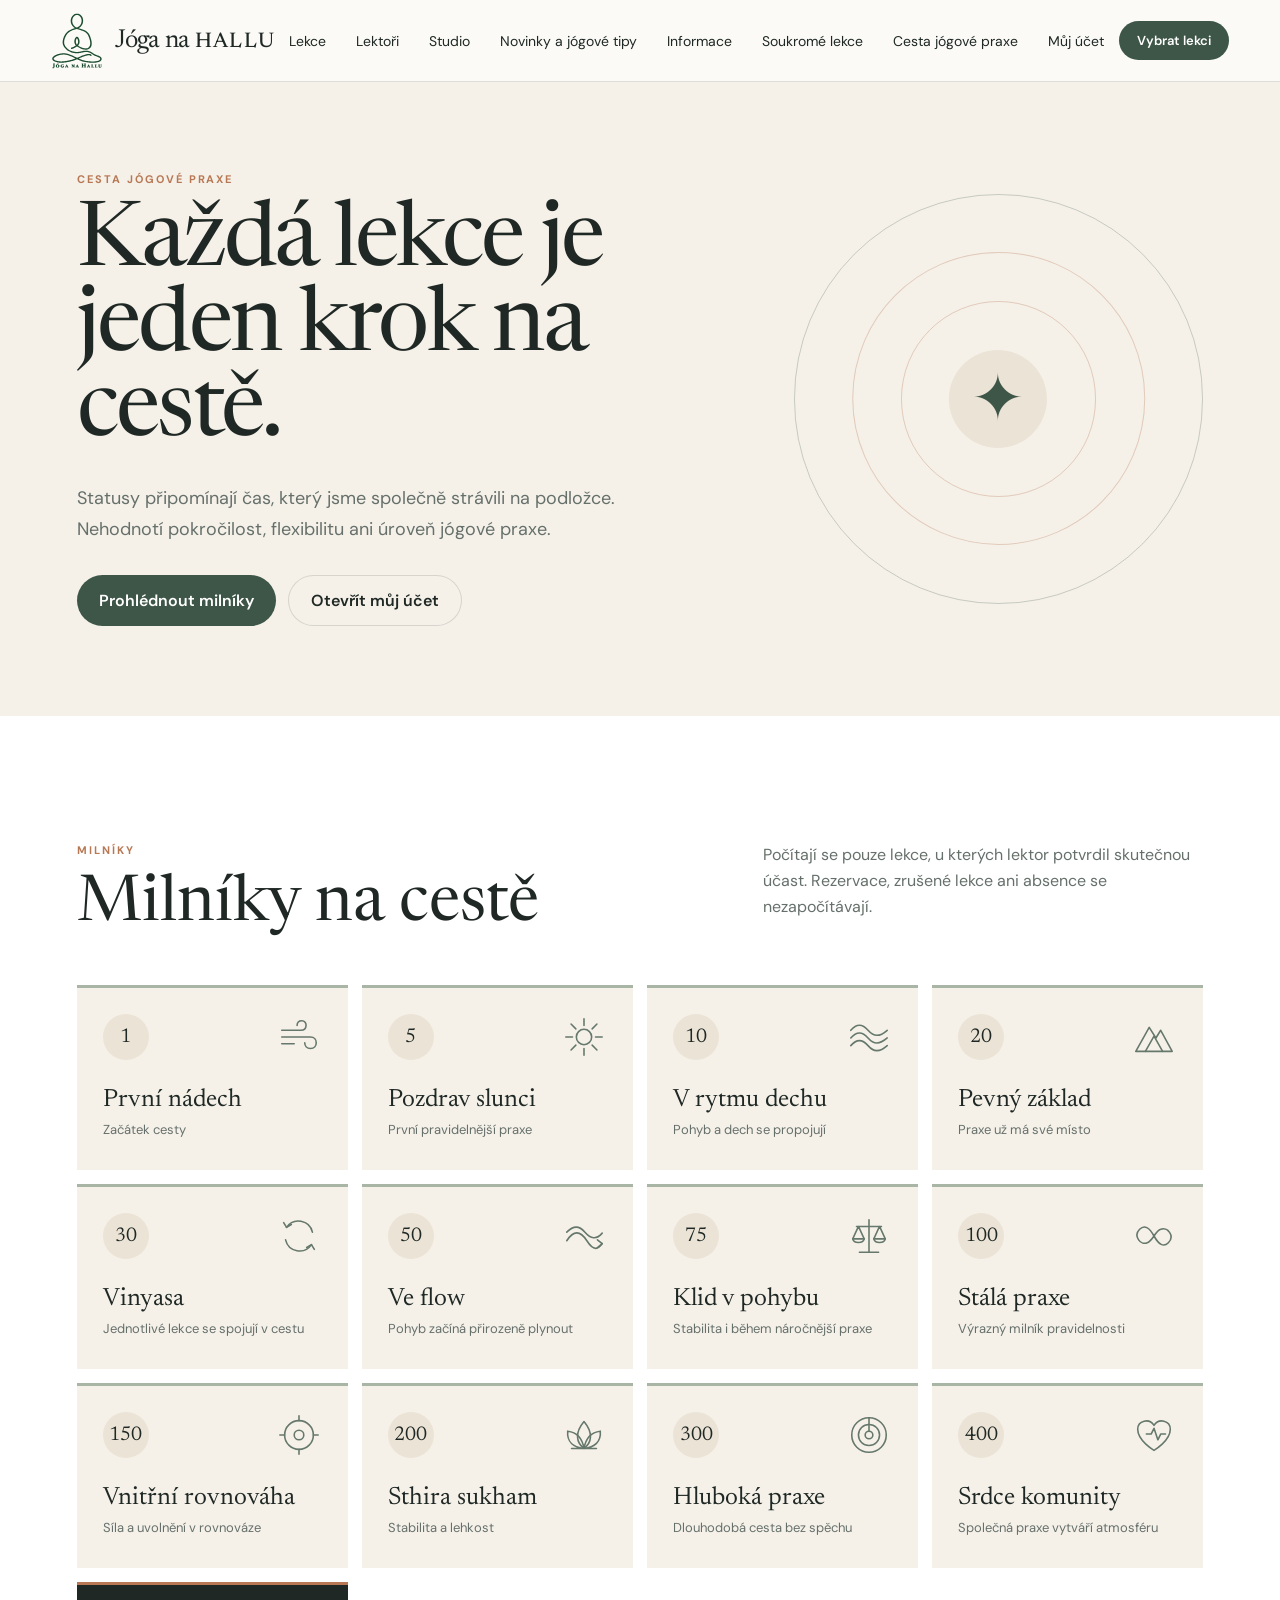
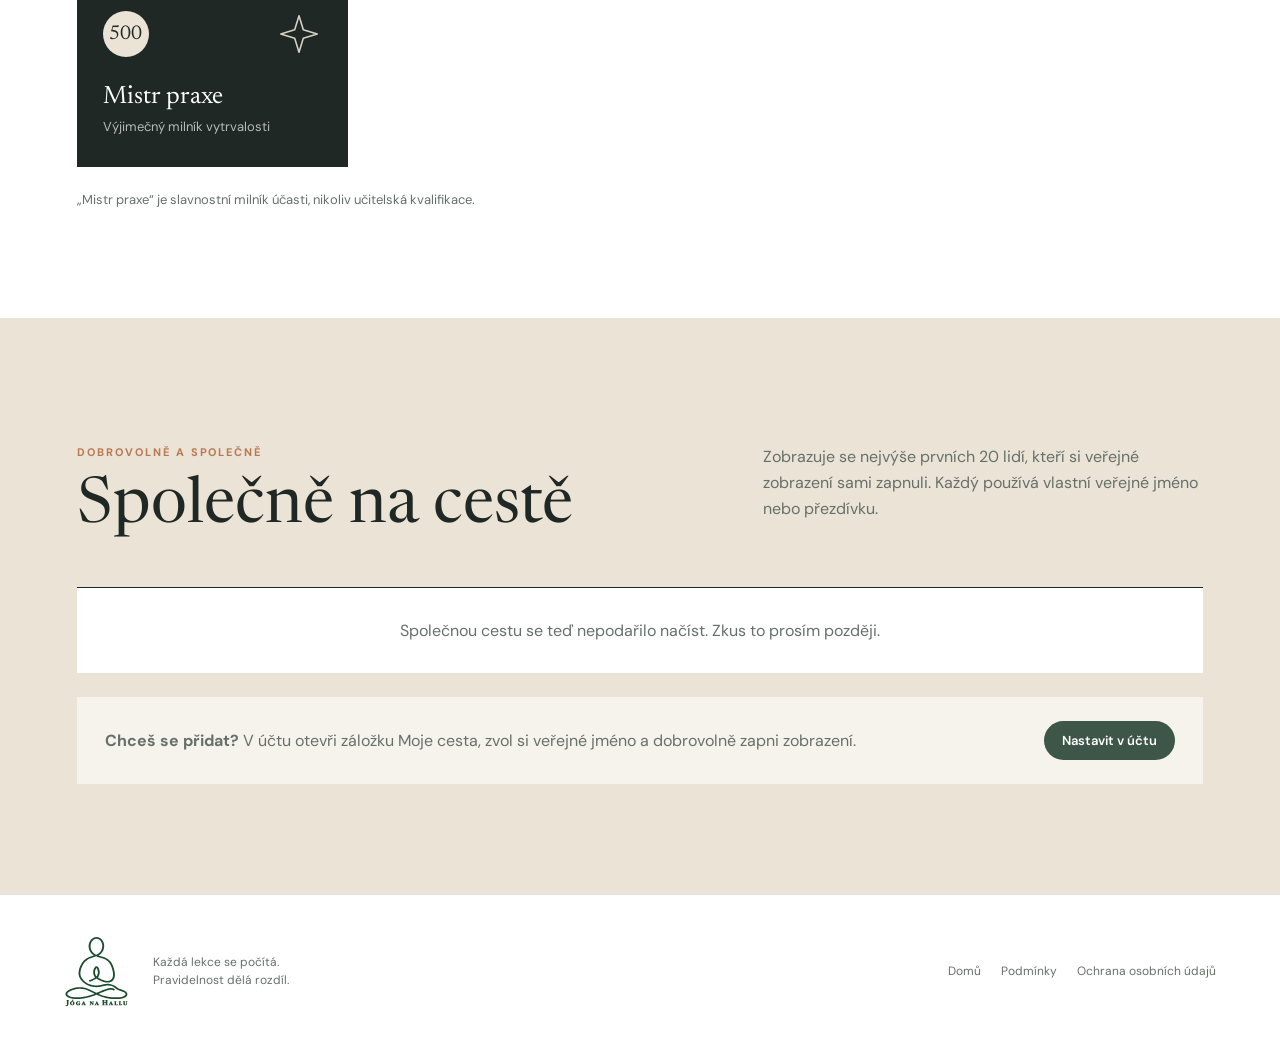
==== commit 718b61ab: "Fix practice journey footer link spacing" ====
--- a/cesta-praxe.html
+++ b/cesta-praxe.html
@@ -12,15 +12,15 @@
   <meta property="og:title" content="Cesta jógové praxe | Jóga na HALLU" />
   <meta property="og:description" content="Cesta jógové praxe – společné jógové milníky na Józe na HALLU." />
   <meta property="og:url" content="https://joganahallu.cz/cesta-praxe" />
-  <meta property="og:image" content="https://joganahallu.cz/assets/joga-na-hallu-social-square-v2.jpg" />
+  <meta property="og:image" content="https://joganahallu.cz/assets/joga-na-hallu-social-daylight-v3.jpg" />
   <meta property="og:image:type" content="image/jpeg" />
   <meta property="og:image:width" content="1200" />
-  <meta property="og:image:height" content="1200" />
+  <meta property="og:image:height" content="630" />
   <meta property="og:image:alt" content="Jógové studio ve 3. patře budovy HALL s proutěnými světly a jógovými obrazy" />
   <meta name="twitter:card" content="summary_large_image" />
   <meta name="twitter:title" content="Cesta jógové praxe | Jóga na HALLU" />
   <meta name="twitter:description" content="Společné jógové milníky na Józe na HALLU." />
-  <meta name="twitter:image" content="https://joganahallu.cz/assets/joga-na-hallu-social-square-v2.jpg" />
+  <meta name="twitter:image" content="https://joganahallu.cz/assets/joga-na-hallu-social-daylight-v3.jpg" />
   <meta name="twitter:image:alt" content="Jógové studio ve 3. patře budovy HALL s proutěnými světly a jógovými obrazy" />
   <link rel="icon" type="image/svg+xml" href="assets/joga-na-hallu-logo.svg" />
   <link rel="preconnect" href="https://fonts.googleapis.com">
@@ -128,7 +128,11 @@
         <div class="brand"><img class="brand-logo" src="assets/joga-na-hallu-logo.svg" alt="Jóga na HALLU" /></div>
         <p>Každá lekce se počítá.<br />Pravidelnost dělá rozdíl.</p>
       </div>
-      <div><a href="/">Domů</a><a href="/podminky">Podmínky</a><a href="/ochrana-osobnich-udaju">Ochrana osobních údajů</a></div>
+      <div class="footer-links">
+        <a href="/">Domů</a>
+        <a href="/podminky">Podmínky</a>
+        <a href="/ochrana-osobnich-udaju">Ochrana osobních údajů</a>
+      </div>
     </div>
   </footer>
 
--- a/styles.css
+++ b/styles.css
@@ -138,7 +138,9 @@
 /* Preserve complete source framing while keeping the studio and lecturer cards compact. */
 .studio-grid{grid-template-columns:60% 40%;grid-template-rows:minmax(520px,auto) 180px}
 .studio-main{grid-row:1/3;min-height:0;background:var(--cream)}
-.studio-main img{object-fit:contain}
+.studio-main img{object-fit:cover;object-position:15% 42%}
+.hero-shade{background:linear-gradient(90deg,rgba(25,28,24,.66),rgba(25,28,24,.08) 75%),linear-gradient(0deg,rgba(25,28,24,.38),transparent 70%)}
+@media(max-width:900px){.hero-shade{background:linear-gradient(180deg,rgba(25,28,24,.24),rgba(25,28,24,.58) 35%,rgba(25,28,24,.58) 75%,rgba(25,28,24,.38))}}
 .studio-copy{padding:42px 5vw 30px}
 .studio-copy h2{font-size:56px}
 .studio-copy .feature-list{margin:20px 0}
@@ -186,6 +188,13 @@
 
 @media(max-width:900px){
   .hero{min-height:640px;aspect-ratio:auto}
+}
+
+@media(max-width:600px){
+  .hero{display:block;min-height:0;aspect-ratio:auto;background:var(--ink)}
+  .hero>img{position:relative;inset:auto;height:auto;object-fit:contain;filter:none}
+  .hero .hero-shade{display:none}
+  .hero-copy{max-width:none;padding:32px 24px 38px}
 }
 
 .whatsapp-card{max-width:520px;margin-top:38px;padding:22px;display:grid;grid-template-columns:minmax(0,1fr) 126px;align-items:center;gap:24px;background:#fff;border:1px solid var(--line)}
@@ -497,6 +506,7 @@
 .calendar-day>div{display:grid;gap:8px;padding:10px}
 .calendar-event{display:grid;gap:4px;padding:11px;border-left:4px solid var(--sage-dark);background:#e4eee8;font-size:12px;line-height:1.35}
 .calendar-event span,.calendar-event small{color:var(--muted)}
+.calendar-event .calendar-event-teacher{color:var(--ink);font-weight:500}
 .calendar-event-public.calendar-instructor-petr{border-left-color:var(--sage-dark);background:#e4eee8}
 .calendar-event-public.calendar-instructor-daniela{border-left-color:var(--clay);background:#f3e5dc}
 .calendar-event-private{border-left-color:#8b918e;background:#eceeed;color:#454b48}
@@ -567,14 +577,14 @@
 }
 
 @media(min-width:601px) and (max-width:900px){
-  .studio-main img{object-fit:cover;object-position:center 42%}
+  .studio-main img{object-fit:cover;object-position:15% 42%}
   .teacher-photo-portrait img{object-position:center 55%}
   footer>div.footer-inner{align-items:flex-start;flex-direction:column;gap:22px}
   .footer-links{justify-content:flex-start;row-gap:10px}
 }
 
 @media(max-width:600px){
-  .studio-main img{object-fit:cover;object-position:center 42%}
+  .studio-main img{object-fit:cover;object-position:15% 42%}
   .teacher-photo-portrait{height:clamp(420px,100vw,600px)}
   .quote-break{padding:58px 24px}
   footer{padding:32px 24px}
